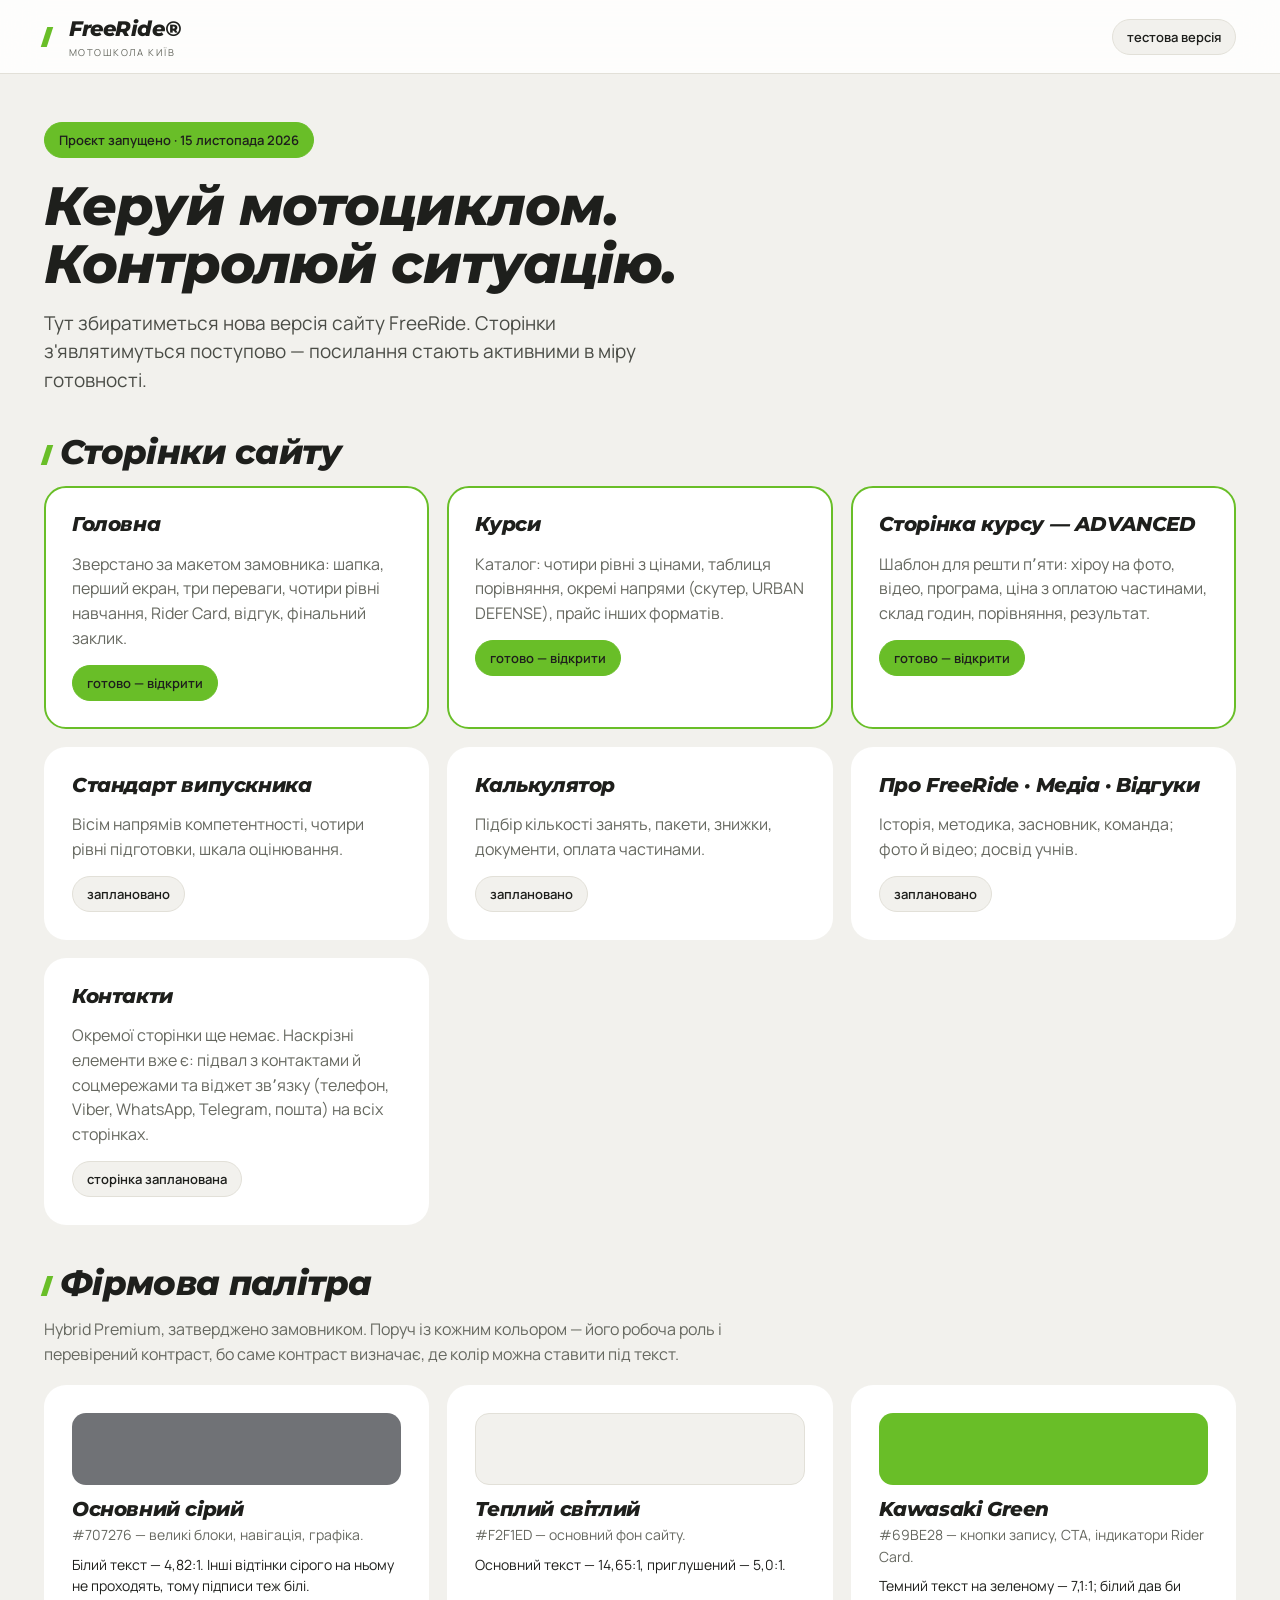
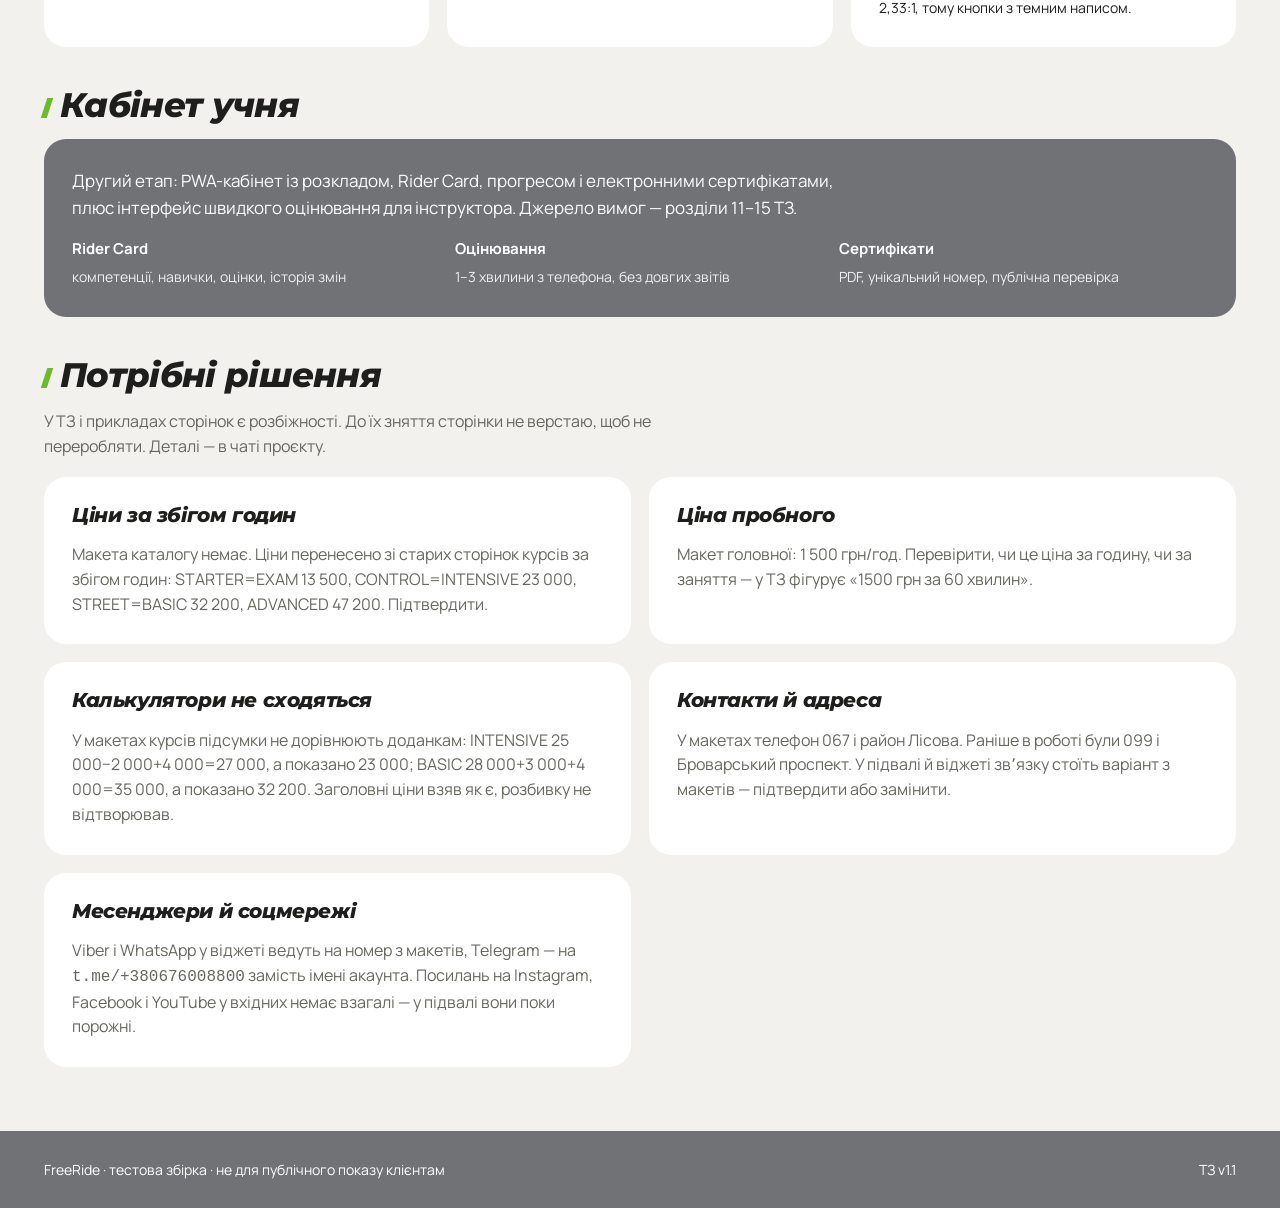
==== docs/index.html @ 8e92b4f9 "Rider Card тепер показано на телефоні, як у макеті Замість пласкої темної картки — пристрій: корпус " ====
<!doctype html>
<html lang="uk">
<head>
<meta charset="utf-8">
<meta name="viewport" content="width=device-width, initial-scale=1">
<meta name="robots" content="noindex, nofollow">
<title>FreeRide — тестова версія сайту</title>
<link rel="preconnect" href="https://fonts.googleapis.com">
<link rel="preconnect" href="https://fonts.gstatic.com" crossorigin>
<link rel="stylesheet" href="https://fonts.googleapis.com/css2?family=Manrope:wght@400;500;600;700;800&family=Montserrat:ital,wght@0,600;0,800;1,700;1,800&display=swap">
<link rel="stylesheet" href="assets/base.css?v=12">
</head>
<body>

<header class="bar">
  <div class="bar-in" style="max-width: 1240px; margin: 0 auto">
    <a class="logo" href="index.html">
      <span class="slash"><i></i><i></i></span>
      <span><b>FreeRide®</b><s>мотошкола київ</s></span>
    </a>
    <span style="flex-grow: 1"></span>
    <span class="pill">тестова версія</span>
  </div>
</header>

<main class="wrap" style="padding-top: 48px; padding-bottom: 64px">

  <p class="pill pill-go" style="margin: 0 0 20px">Проєкт запущено · 15 листопада 2026</p>
  <h1 style="max-width: 16em">Керуй мотоциклом.<br>Контролюй ситуацію.</h1>
  <p style="font-size: 19px; line-height: 1.5; color: var(--ink-2); max-width: 34em; margin: 0 0 40px">
    Тут збиратиметься нова версія сайту FreeRide. Сторінки з'являтимуться поступово —
    посилання стають активними в міру готовності.
  </p>

  <section style="margin-bottom: 40px">
    <h2><span class="slash"><i></i><i></i></span>Сторінки сайту</h2>
    <div class="grid g3">
      <a class="card" href="home.html" style="text-decoration:none; color:inherit; outline:2px solid var(--accent); outline-offset:-2px"><h3>Головна</h3><p class="muted" style="margin:0">Зверстано за макетом замовника: шапка, перший екран, три переваги, чотири рівні навчання, Rider Card, відгук, фінальний заклик.</p><p style="margin:14px 0 0"><span class="pill pill-go">готово — відкрити</span></p></a>
      <a class="card" href="courses.html" style="text-decoration:none; color:inherit; outline:2px solid var(--accent); outline-offset:-2px"><h3>Курси</h3><p class="muted" style="margin:0">Каталог: чотири рівні з цінами, таблиця порівняння, окремі напрями (скутер, URBAN DEFENSE), прайс інших форматів.</p><p style="margin:14px 0 0"><span class="pill pill-go">готово — відкрити</span></p></a>
      <a class="card" href="course-advanced.html" style="text-decoration:none; color:inherit; outline:2px solid var(--accent); outline-offset:-2px"><h3>Сторінка курсу — ADVANCED</h3><p class="muted" style="margin:0">Шаблон для решти пʼяти: хіроу на фото, відео, програма, ціна з оплатою частинами, склад годин, порівняння, результат.</p><p style="margin:14px 0 0"><span class="pill pill-go">готово — відкрити</span></p></a>
      <div class="card"><h3>Стандарт випускника</h3><p class="muted" style="margin:0">Вісім напрямів компетентності, чотири рівні підготовки, шкала оцінювання.</p><p style="margin:14px 0 0"><span class="pill">заплановано</span></p></div>
      <div class="card"><h3>Калькулятор</h3><p class="muted" style="margin:0">Підбір кількості занять, пакети, знижки, документи, оплата частинами.</p><p style="margin:14px 0 0"><span class="pill">заплановано</span></p></div>
      <div class="card"><h3>Про FreeRide · Медіа · Відгуки</h3><p class="muted" style="margin:0">Історія, методика, засновник, команда; фото й відео; досвід учнів.</p><p style="margin:14px 0 0"><span class="pill">заплановано</span></p></div>
      <div class="card"><h3>Контакти</h3><p class="muted" style="margin:0">Окремої сторінки ще немає. Наскрізні елементи вже є: підвал з контактами й соцмережами та віджет звʼязку (телефон, Viber, WhatsApp, Telegram, пошта) на всіх сторінках.</p><p style="margin:14px 0 0"><span class="pill">сторінка запланована</span></p></div>
    </div>
  </section>

  <section style="margin-bottom: 40px">
    <h2><span class="slash"><i></i><i></i></span>Фірмова палітра</h2>
    <p class="muted" style="max-width: 44em; margin: 0 0 18px">
      Hybrid Premium, затверджено замовником. Поруч із кожним кольором — його робоча роль
      і перевірений контраст, бо саме контраст визначає, де колір можна ставити під текст.
    </p>
    <div class="grid g3">
      <div class="card"><div style="height:72px; border-radius:14px; background:#707276; margin-bottom:14px"></div><h3 style="margin-bottom:4px">Основний сірий</h3><p class="muted" style="margin:0 0 8px; font-size:14px">#707276 — великі блоки, навігація, графіка.</p><p style="margin:0; font-size:14px">Білий текст — 4,82:1. Інші відтінки сірого на ньому не проходять, тому підписи теж білі.</p></div>
      <div class="card"><div style="height:72px; border-radius:14px; background:#F2F1ED; border:1px solid var(--line); margin-bottom:14px"></div><h3 style="margin-bottom:4px">Теплий світлий</h3><p class="muted" style="margin:0 0 8px; font-size:14px">#F2F1ED — основний фон сайту.</p><p style="margin:0; font-size:14px">Основний текст — 14,65:1, приглушений — 5,0:1.</p></div>
      <div class="card"><div style="height:72px; border-radius:14px; background:#69BE28; margin-bottom:14px"></div><h3 style="margin-bottom:4px">Kawasaki Green</h3><p class="muted" style="margin:0 0 8px; font-size:14px">#69BE28 — кнопки запису, CTA, індикатори Rider Card.</p><p style="margin:0; font-size:14px">Темний текст на зеленому — 7,1:1; білий дав би 2,33:1, тому кнопки з темним написом.</p></div>
    </div>
  </section>

  <section style="margin-bottom: 40px">
    <h2><span class="slash"><i></i><i></i></span>Кабінет учня</h2>
    <div class="card slab">
      <p style="margin: 0 0 16px; font-size: 17px; line-height: 1.6; max-width: 46em">
        Другий етап: PWA-кабінет із розкладом, Rider Card, прогресом і електронними
        сертифікатами, плюс інтерфейс швидкого оцінювання для інструктора.
        Джерело вимог — розділи 11–15 ТЗ.
      </p>
      <div class="grid g3" style="gap: 14px">
        <div><strong style="display:block; font-size:15px; margin-bottom:4px">Rider Card</strong><span style="font-size:14px; opacity:.88">компетенції, навички, оцінки, історія змін</span></div>
        <div><strong style="display:block; font-size:15px; margin-bottom:4px">Оцінювання</strong><span style="font-size:14px; opacity:.88">1–3 хвилини з телефона, без довгих звітів</span></div>
        <div><strong style="display:block; font-size:15px; margin-bottom:4px">Сертифікати</strong><span style="font-size:14px; opacity:.88">PDF, унікальний номер, публічна перевірка</span></div>
      </div>
    </div>
  </section>

  <section>
    <h2><span class="slash"><i></i><i></i></span>Потрібні рішення</h2>
    <p class="muted" style="max-width: 40em; margin: 0 0 18px">
      У ТЗ і прикладах сторінок є розбіжності. До їх зняття сторінки не верстаю,
      щоб не переробляти. Деталі — в чаті проєкту.
    </p>
    <div class="grid g2">
      <div class="card"><h3>Ціни за збігом годин</h3><p class="muted" style="margin:0">Макета каталогу немає. Ціни перенесено зі старих сторінок курсів за збігом годин: STARTER=EXAM 13 500, CONTROL=INTENSIVE 23 000, STREET=BASIC 32 200, ADVANCED 47 200. Підтвердити.</p></div>
      <div class="card"><h3>Ціна пробного</h3><p class="muted" style="margin:0">Макет головної: 1 500 грн/год. Перевірити, чи це ціна за годину, чи за заняття — у ТЗ фігурує «1500 грн за 60 хвилин».</p></div>
      <div class="card"><h3>Калькулятори не сходяться</h3><p class="muted" style="margin:0">У макетах курсів підсумки не дорівнюють доданкам: INTENSIVE 25 000−2 000+4 000=27 000, а показано 23 000; BASIC 28 000+3 000+4 000=35 000, а показано 32 200. Заголовні ціни взяв як є, розбивку не відтворював.</p></div>
      <div class="card"><h3>Контакти й адреса</h3><p class="muted" style="margin:0">У макетах телефон 067 і район Лісова. Раніше в роботі були 099 і Броварський проспект. У підвалі й віджеті звʼязку стоїть варіант з макетів — підтвердити або замінити.</p></div>
      <div class="card"><h3>Месенджери й соцмережі</h3><p class="muted" style="margin:0">Viber і WhatsApp у віджеті ведуть на номер з макетів, Telegram — на <code>t.me/+380676008800</code> замість імені акаунта. Посилань на Instagram, Facebook і YouTube у вхідних немає взагалі — у підвалі вони поки порожні.</p></div>
    </div>
  </section>

</main>

<footer class="slab">
  <div class="wrap" style="padding-top: 28px; padding-bottom: 28px; display: flex; flex-wrap: wrap; gap: 18px; align-items: center">
    <span style="flex-grow: 1; font-size: 14px">FreeRide · тестова збірка · не для публічного показу клієнтам</span>
    <span style="font-size: 14px">ТЗ v1.1</span>
  </div>
</footer>

</body>
</html>
---- docs/assets/base.css ----
/* FreeRide — базовий шар.
   Палітра Hybrid Premium, затверджена замовником (листопад 2026):
   сірий ССО #707276 · теплий світлий #F2F1ED · Kawasaki Green #69BE28 */

:root {
  /* ── Затверджені фірмові кольори ─────────────────────────── */
  --slate: #707276;           /* основний сірий: великі блоки, графіка */
  --warm:  #F2F1ED;           /* теплий світлий: основний фон сайту */
  --accent: #69BE28;          /* Kawasaki Green: CTA, індикатори Rider Card */

  /* ── Похідні, виведені з контрасту ───────────────────────── */
  /* На Kawasaki Green читається лише темний текст: 7.1:1 проти 2.33:1 у білого */
  --accent-on: #1E1F1C;
  /* Сам зелений як текст на світлому дає 2.07:1 — для написів беремо темнішу зелень */
  --accent-ink: #3D7210;      /* 5.14:1 на теплому фоні */
  --accent-mid: #4F9419;      /* іконки й графіка на світлому: 3,33:1 */

  /* Обʼємна зелена кнопка. Текст #111 тримає 13:1 угорі градієнта
     і 4,5:1 біля самого низу, куди він не дістає */
  --go-grad: linear-gradient(180deg, #A5E96B 0%, #7ACA3C 32%, #63B326 55%, #418D17 100%);
  --go-grad-hover: linear-gradient(180deg, #B4F27B 0%, #85D544 32%, #69BC28 55%, #3B8614 100%);
  --go-edge: #509C20;
  --go-depth: inset 0 1px 0 rgba(255,255,255,.55), 0 8px 20px rgba(65,141,23,.28);
  --go-depth-hover: inset 0 1px 0 rgba(255,255,255,.65), 0 12px 26px rgba(65,141,23,.38);
  --go-pressed: inset 0 2px 6px rgba(26,58,7,.45);
  --accent-soft: #E9F3DD;     /* тло підказок і виділених карток */
  /* На сірому блоці AA витримує лише чистий білий (4.82:1) — приглушених відтінків там немає */
  --on-slate: #FFFFFF;

  --ink:   #1E1F1C;           /* 14.65:1 */
  --ink-2: #4A4C46;           /* 7.6:1  */
  --ink-3: #666860;           /* 5.0:1  — мінімальний приглушений */
  --ground: #FFFFFF;
  --surface: var(--warm);
  --line: #E2E0D8;
  --dark: var(--slate);

  --r-card: 22px;
  --r-pill: 999px;
  --r-btn: 14px;
  --wrap: 1240px;

  /* Знак за макетом замовника: FreeRide®, одна риска */
  --logo-case: none;
  --logo-tracking: -0.02em;
}

* { box-sizing: border-box; }

html { overflow-x: clip; }

body {
  margin: 0; overflow-x: clip; background: var(--surface); color: var(--ink);
  font-family: 'Manrope', system-ui, sans-serif;
  font-size: 16px; line-height: 1.55; -webkit-font-smoothing: antialiased;
}

a { color: var(--accent-ink); }

h1, h2, h3 {
  font-family: 'Montserrat', 'Manrope', sans-serif;
  font-weight: 800; font-style: italic;
  letter-spacing: -0.02em; line-height: 1.06; margin: 0 0 16px;
}
h1 { font-size: clamp(32px, 4.6vw, 54px); }
h2 { font-size: clamp(24px, 3vw, 34px); }
h3 { font-size: 20px; }

.wrap { max-width: var(--wrap); margin: 0 auto; padding: 0 24px; }
.muted { color: var(--ink-3); }
.lede { font-size: 19px; line-height: 1.5; color: var(--ink-2); max-width: 34em; }

/* Фірмовий знак: дві риски в лаймовому бренді, одна в зеленому */
.slash { display: inline-flex; gap: 3px; vertical-align: middle; margin-right: 10px; }
.slash i { display: block; width: 7px; height: 20px; background: var(--accent); transform: skewX(-18deg); }
.slash i:nth-child(2) { display: none; }
.slash i { width: 6px; }

.card { background: var(--ground); border-radius: var(--r-card); padding: 28px; }
.card-soft { background: var(--accent-soft); }

.btn {
  display: inline-flex; align-items: center; justify-content: center; gap: 10px;
  font-family: inherit; font-weight: 700; font-size: 16px;
  padding: 15px 26px; border-radius: var(--r-btn); border: 0;
  text-decoration: none; cursor: pointer;
  transition: transform 120ms cubic-bezier(.2,0,0,1), filter 160ms ease;
}
.btn:active { transform: scale(.975); }
.btn-go {
  background: var(--go-grad);
  color: #111111;
  border: 1px solid var(--go-edge);
  box-shadow: var(--go-depth);
}
.btn-go:hover { color: #111111; }
/* Натиснута кнопка втрачає підсвітку згори й отримує тінь усередині:
   видно, що її продавили, а не просто перефарбували */
.btn-go:active { box-shadow: var(--go-pressed); }
.btn-ghost { background: var(--ground); color: var(--ink); border: 1px solid var(--line); }
.btn-ghost:hover { color: var(--ink); }

a:focus-visible, button:focus-visible { outline: 3px solid var(--accent-ink); outline-offset: 3px; }

.bar {
  position: sticky; top: 0; z-index: 20;
  background: rgba(255,255,255,.84);
  backdrop-filter: blur(18px) saturate(160%);
  -webkit-backdrop-filter: blur(18px) saturate(160%);
  border-bottom: 1px solid var(--line);
}
.bar-in { max-width: var(--wrap); margin: 0 auto; display: flex; flex-wrap: wrap; gap: 18px; align-items: center; padding: 13px 24px; }
.logo { display: flex; align-items: center; gap: 9px; text-decoration: none; color: var(--ink); }
.logo b {
  font-family: 'Montserrat', sans-serif; font-weight: 800; font-style: italic;
  font-size: 21px; text-transform: var(--logo-case); letter-spacing: var(--logo-tracking);
}
.logo s { text-decoration: none; font-size: 9.5px; letter-spacing: .15em; color: var(--ink-3); display: block; text-transform: uppercase; }
.nav { display: flex; flex-wrap: wrap; gap: 22px; flex-grow: 1; }
.nav a { text-decoration: none; color: var(--ink); font-weight: 600; font-size: 15px; }
.nav a:hover { color: var(--accent-ink); }

.grid { display: grid; gap: 18px; }
.g2 { grid-template-columns: repeat(2, minmax(0,1fr)); }
.g3 { grid-template-columns: repeat(3, minmax(0,1fr)); }
.g4 { grid-template-columns: repeat(4, minmax(0,1fr)); }

.pill {
  display: inline-block; background: var(--surface); border: 1px solid var(--line);
  border-radius: var(--r-pill); padding: 7px 14px; font-size: 13px; font-weight: 600;
}
.pill-go { background: var(--accent); border-color: var(--accent); color: var(--accent-on); }

/* Заглушка фото — поки немає власної зйомки */
.ph {
  background: #E4E2DA; border-radius: var(--r-card);
  display: flex; align-items: center; justify-content: center; text-align: center;
  color: var(--ink-3); font-size: 13px; padding: 16px;
}

/* Перемикач бренду — службовий, не частина сайту */
.brandbar {
  position: fixed; right: 16px; bottom: 16px; z-index: 50;
  display: flex; gap: 8px; align-items: center;
  background: rgba(21,24,26,.92); color: #fff; padding: 10px 12px; border-radius: 14px;
  font-size: 13px; backdrop-filter: blur(10px);
}
.brandbar button {
  font-family: inherit; font-size: 13px; font-weight: 700; cursor: pointer;
  padding: 7px 12px; border-radius: 9px; border: 1px solid rgba(255,255,255,.26);
  background: transparent; color: #fff;
}
.brandbar button[aria-pressed="true"] { background: var(--accent); color: var(--accent-on); border-color: var(--accent); }

@media (max-width: 980px) { .g4 { grid-template-columns: repeat(2, minmax(0,1fr)); } }
@media (max-width: 860px) { .g3 { grid-template-columns: repeat(2, minmax(0,1fr)); } }
@media (max-width: 620px) {
  .g2, .g3, .g4 { grid-template-columns: minmax(0,1fr); }
  .wrap { padding: 0 16px; }
  .nav { order: 3; width: 100%; gap: 16px; }
  .nav a { padding: 14px 0; }
}

@media (prefers-reduced-motion: reduce) {
  .btn { transition: none; } .btn:active { transform: none; }
}

/* ── Великі блоки на основному сірому ──────────────────────── */
/* Увесь текст тут білий: інші відтінки сірого на цьому фоні не дають 4.5:1 */
.slab { background: var(--slate); color: var(--on-slate); }
.slab h1, .slab h2, .slab h3 { color: var(--on-slate); }
.slab .muted { color: var(--on-slate); opacity: .88; }
.slab a:not(.btn) { color: var(--on-slate); text-decoration: underline; text-underline-offset: 3px; }
/* Зелений на сірому — 2.06:1, тому як обведення фокуса він там не працює */
.slab a:focus-visible, .slab button:focus-visible { outline-color: var(--on-slate); }

/* ── Поява блоків при скролі ───────────────────────────────── */
/* Ховаємо лише коли JS справді працює: без нього сайт лишається читабельним */
/* Зсув задається змінними, а не самим transform. Інакше правило
   `.js [data-rev].in { transform: none }` (специфічність 0,3,0) перебиває
   ховер-зсуви на кнопках і картках (0,2,0) — і елемент під курсором
   не рухається. Тепер .in лише обнуляє змінні, а оголошення transform
   лишається на 0,2,0 і спокійно поступається ховеру. */
.js [data-rev] {
  opacity: 0;
  transform: translate(var(--rev-x, 0px), var(--rev-y, 0px));
  transition: opacity 620ms cubic-bezier(.2,0,0,1), transform 620ms cubic-bezier(.2,0,0,1);
  will-change: opacity, transform;
}
.js [data-rev="left"]  { --rev-x: -48px; }
.js [data-rev="right"] { --rev-x: 48px; }
.js [data-rev="up"]    { --rev-y: 34px; }
.js [data-rev].in      { opacity: 1; --rev-x: 0px; --rev-y: 0px; }

/* На вузьких екранах бічний виїзд завеликий — замінюємо на підйом */
@media (max-width: 760px) {
  .js [data-rev="left"], .js [data-rev="right"] { --rev-x: 0px; --rev-y: 26px; }
}

@media (prefers-reduced-motion: reduce) {
  .js [data-rev] { opacity: 1 !important; transform: none !important; transition: none !important; }
}

/* ── Відгук на курсор ──────────────────────────────────────── */
/* Лише для справжнього вказівника: на тачскріні :hover залипає після
   тапу — елемент лишається «піднятим», доки не торкнешся іншого */
@media (hover: hover) and (pointer: fine) {

  .btn {
    transition: transform 170ms cubic-bezier(.2,0,0,1),
                box-shadow 170ms cubic-bezier(.2,0,0,1),
                border-color 170ms ease;
  }
  .btn:hover { transform: translateY(-2px); }
  .btn-go:hover {
    background: var(--go-grad-hover);
    box-shadow: var(--go-depth-hover);
  }
  .btn-ghost:hover { box-shadow: 0 10px 22px rgba(30,31,28,.12); border-color: #CFCDC5; }
  /* Натискання повертає елемент під палець — інакше кнопка «тікає» */
  .btn:active { transform: translateY(0) scale(.985); box-shadow: none; }
  .btn-go:active { box-shadow: var(--go-pressed); }

  a.card {
    transition: transform 190ms cubic-bezier(.2,0,0,1),
                box-shadow 190ms cubic-bezier(.2,0,0,1);
  }
  a.card:hover { transform: translateY(-3px); box-shadow: 0 14px 30px rgba(30,31,28,.11); }
  a.card:active { transform: translateY(-1px); }

  .nav a, .lang a {
    display: inline-block;
    transition: transform 150ms cubic-bezier(.2,0,0,1), color 150ms ease;
  }
  .nav a:hover, .lang a:hover { transform: translateY(-2px); }

  .logo { transition: transform 190ms cubic-bezier(.2,0,0,1); }
  .logo:hover { transform: translateX(3px); }

  /* З клавіатури сигнал має бути той самий, що й мишею */
  .btn:focus-visible { transform: translateY(-2px); }
  a.card:focus-visible { transform: translateY(-3px); }
}

@media (prefers-reduced-motion: reduce) {
  .btn, a.card, .nav a, .lang a, .logo { transition: none; }
  .btn:hover, a.card:hover, .nav a:hover, .lang a:hover, .logo:hover,
  .btn:focus-visible, a.card:focus-visible { transform: none; }
}

/* ── Віджет звʼязку ────────────────────────────────────────── */
/* Мета — один клік до менеджера з будь-якого місця сторінки.
   На широкому екрані вертикальна рейка біля правого краю,
   на вузькому — одна кнопка внизу праворуч, що розкриває список. */
.callme {
  position: fixed; z-index: 40; right: 14px; top: 50%; transform: translateY(-50%);
  display: flex; flex-direction: column-reverse; align-items: flex-end; gap: 10px;
}
.callme-list { display: flex; flex-direction: column; gap: 10px; }
.callme-list a, .callme-toggle {
  width: 46px; height: 46px; border-radius: 50%; flex: none;
  display: grid; place-items: center; position: relative;
  background: var(--ground); color: var(--ink);
  border: 1px solid var(--line); box-shadow: 0 6px 18px rgba(30,31,28,.15);
  text-decoration: none; cursor: pointer; padding: 0;
}
/* Перша кнопка — телефон — зелена: головна дія рейки */
.callme-list a:first-child, .callme-toggle {
  background: var(--go-grad); border-color: var(--go-edge);
  color: #111111; box-shadow: var(--go-depth);
}
.callme-list a span {
  position: absolute; right: 56px; top: 50%;
  transform: translateY(-50%) translateX(6px);
  background: var(--ink); color: #FFFFFF; font-size: 13px; font-weight: 600;
  padding: 7px 11px; border-radius: 9px; white-space: nowrap;
  opacity: 0; pointer-events: none;
  transition: opacity 160ms ease, transform 160ms cubic-bezier(.2,0,0,1);
}
.callme-toggle { display: none; }

@media (hover: hover) and (pointer: fine) {
  .callme-list a {
    transition: transform 170ms cubic-bezier(.2,0,0,1), box-shadow 170ms ease;
  }
  .callme-list a:hover { transform: translateX(-3px); box-shadow: 0 10px 24px rgba(30,31,28,.2); }
  .callme-list a:hover span { opacity: 1; transform: translateY(-50%) translateX(0); }
}
.callme-list a:focus-visible span { opacity: 1; transform: translateY(-50%) translateX(0); }

/* Розгорнута рейка потребує 1380px: вузький .wrap 1240 плюс по 70 з боків.
   Вужче — згортаємо в кнопку внизу праворуч, інакше лягає на текст */
@media (max-width: 1379px) {
  .callme { top: auto; bottom: 16px; right: 16px; transform: none; }
  .js .callme-toggle { display: grid; }
  .js .callme-list {
    opacity: 0; visibility: hidden; transform: translateY(10px);
    /* visibility їде тією ж тривалістю, що й прозорість: поки список
       згасає, він лишається видимим, а в кінці зникає з Tab-порядку */
    transition: opacity 200ms ease, transform 200ms cubic-bezier(.2,0,0,1),
                visibility 200ms;
  }
  .js .callme.open .callme-list {
    opacity: 1; visibility: visible; transform: none;
  }
  .callme.open .callme-toggle i:nth-child(1) { transform: rotate(45deg); }
  .callme.open .callme-toggle i:nth-child(2) { transform: rotate(-45deg); }
}
@media (prefers-reduced-motion: reduce) {
  .callme-list a, .callme-list a span, .js .callme-list { transition: none; }
}

/* ── Підвал сайту ──────────────────────────────────────────── */
/* Усі написи чисто білі: на сірому #707276 білий дає 4,82:1, і будь-яке
   приглушення одразу виводить дрібний текст за межу AA. Ієрархію тут
   тримають розмір і накреслення, а не прозорість. */
.sfoot-in {
  display: grid; grid-template-columns: 1.6fr 1fr 1.25fr 1fr;
  gap: 34px; padding: 48px 24px 34px;
}
.sfoot .logo { color: var(--on-slate); }
.sfoot .logo s { color: var(--on-slate); }
.sfoot-brand p { font-size: 14.5px; line-height: 1.5; margin: 16px 0 0; max-width: 24em; }
.sfoot-motto {
  font-family: 'Montserrat', sans-serif; font-weight: 800; font-style: italic;
  font-size: 16.5px; letter-spacing: -0.01em;
}
.sfoot-col h3 {
  font-size: 12.5px; font-weight: 700; letter-spacing: .09em; text-transform: uppercase;
  margin: 0 0 15px;
}
.sfoot-col a, .sfoot-col span { display: block; font-size: 15px; line-height: 1.45; margin-bottom: 11px; }
.sfoot-col a:not(.btn) { text-decoration: none; }
.sfoot-col a:not(.btn):hover { text-decoration: underline; }
.sfoot-tel {
  font-family: 'Montserrat', sans-serif; font-weight: 800; font-style: italic;
  font-size: 19px !important; letter-spacing: -0.01em;
}
.sfoot-soc { display: flex; flex-wrap: wrap; gap: 10px; margin-bottom: 18px; }
.sfoot-soc a {
  width: 40px; height: 40px; margin: 0; border-radius: 12px;
  display: grid; place-items: center; text-decoration: none;
  border: 1px solid rgba(255,255,255,.34);
}
.sfoot-soc a:hover { background: var(--on-slate); color: var(--slate); text-decoration: none; }
.sfoot-bottom {
  display: flex; flex-wrap: wrap; gap: 8px 22px; align-items: center;
  padding: 16px 24px 28px; font-size: 13.5px;
  border-top: 1px solid rgba(255,255,255,.22);
}
.sfoot-bottom span:first-child { flex-grow: 1; }
.sfoot-note { font-style: italic; }

@media (hover: hover) and (pointer: fine) {
  .sfoot-soc a { transition: transform 170ms cubic-bezier(.2,0,0,1), background 170ms ease, color 170ms ease; }
  .sfoot-soc a:hover { transform: translateY(-2px); }
}
@media (max-width: 980px) { .sfoot-in { grid-template-columns: 1fr 1fr; gap: 30px 24px; } }
@media (max-width: 560px) { .sfoot-in { grid-template-columns: 1fr; gap: 26px; } }
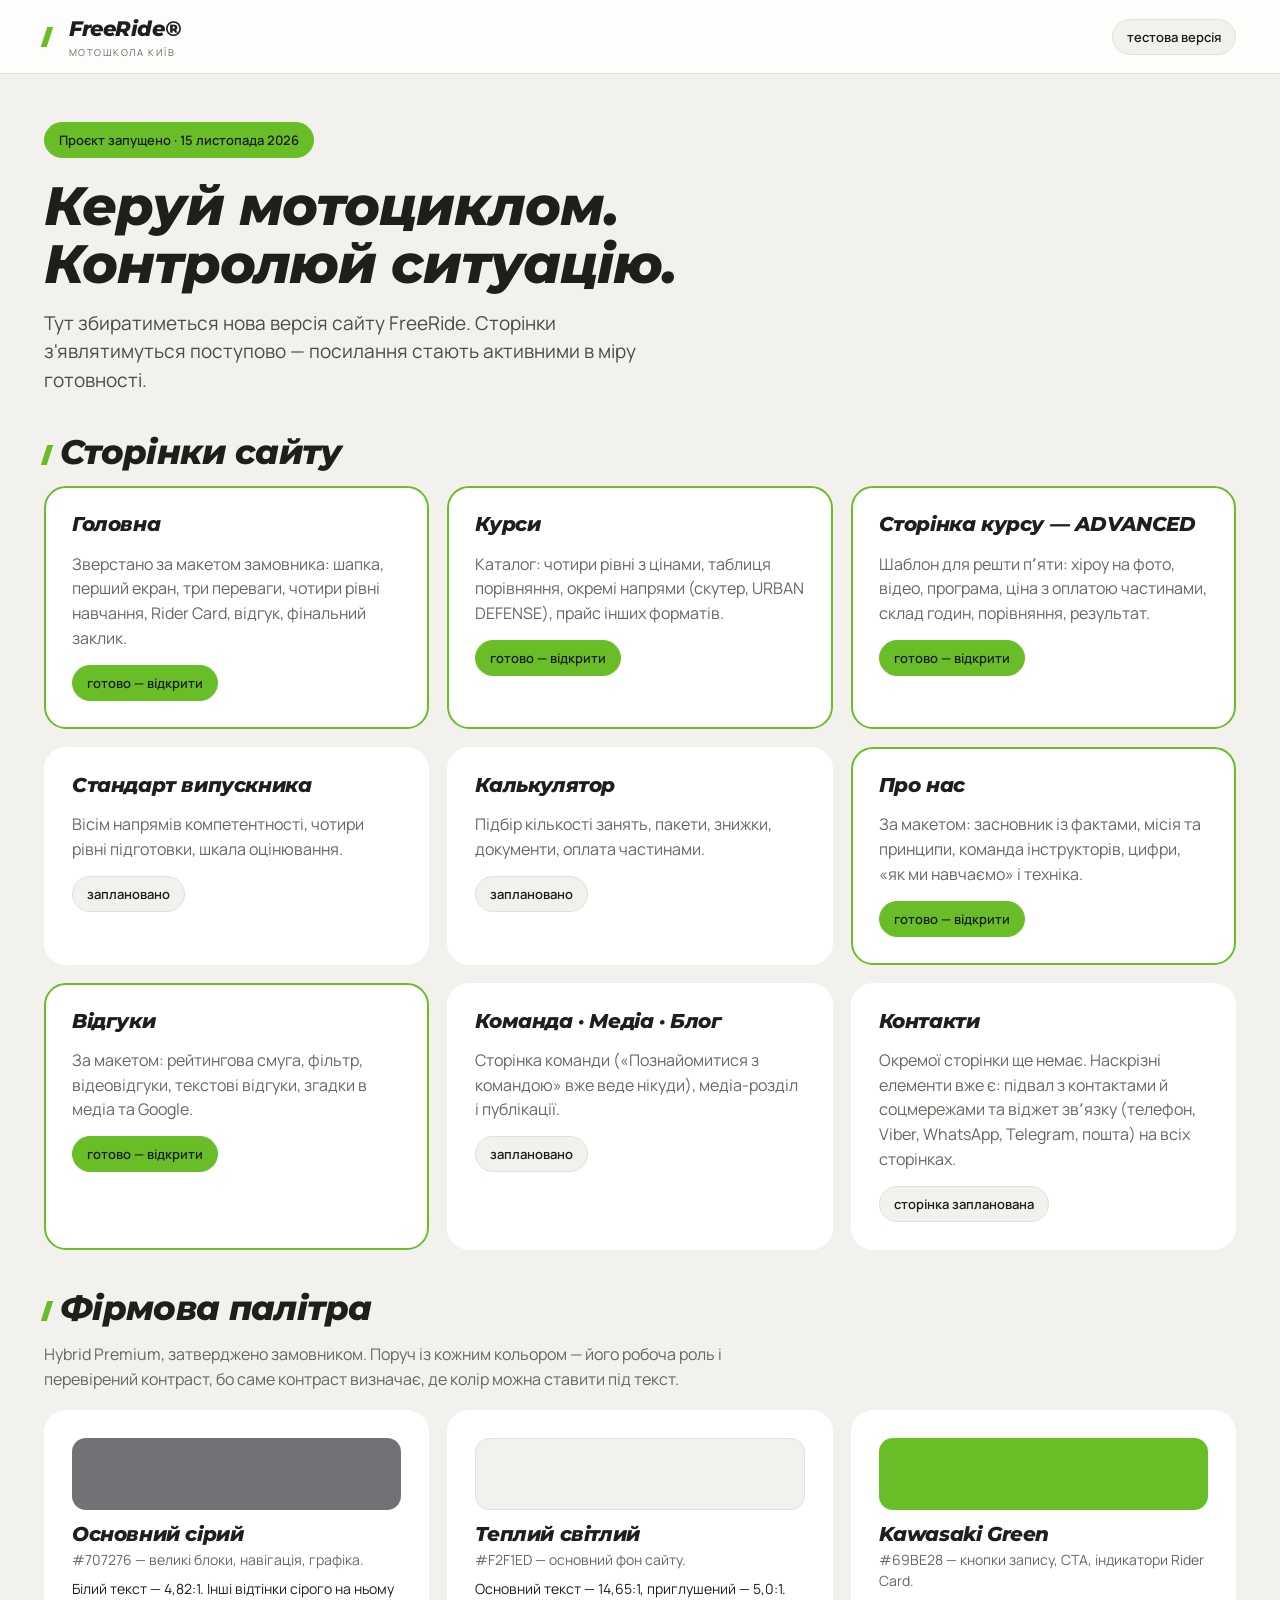
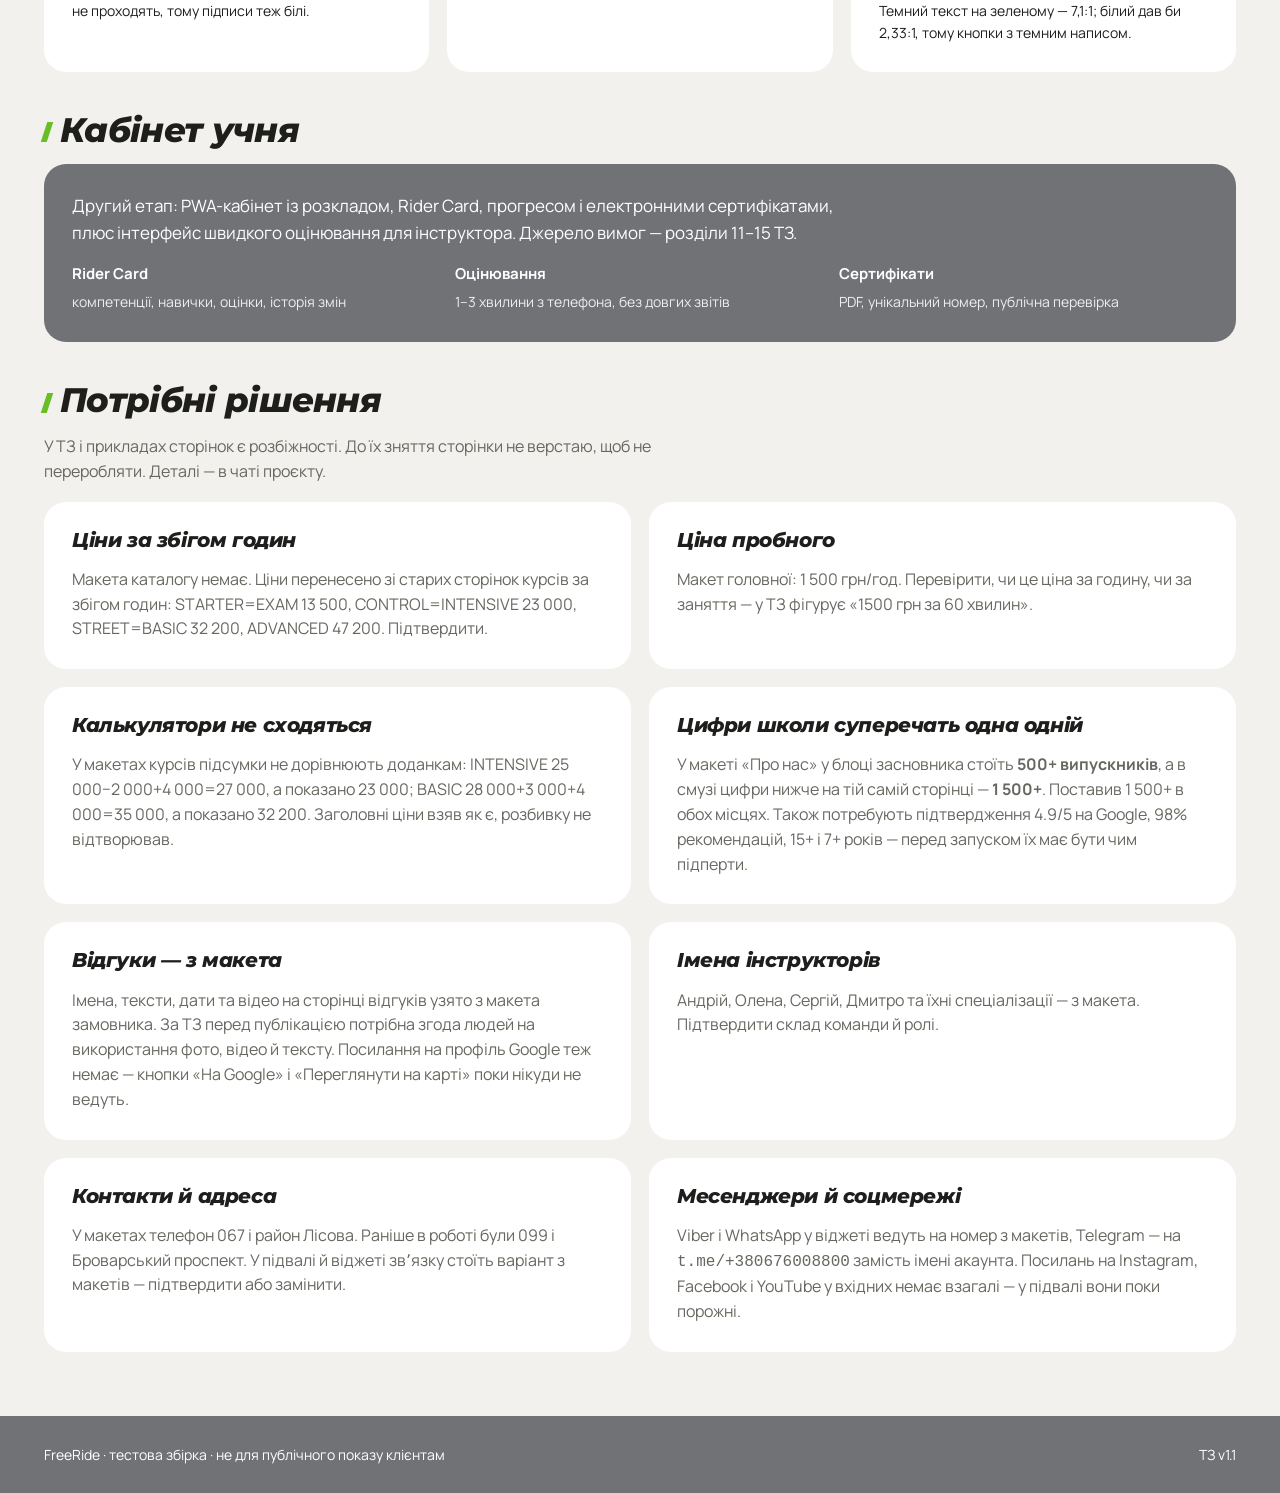
==== commit ae57e8e1: "Сторінки «Про нас» і «Відгуки» за макетами 10 і 11 Про нас: шапка на фото, засновник із чотирма факт" ====
--- a/docs/index.html
+++ b/docs/index.html
@@ -8,7 +8,7 @@
 <link rel="preconnect" href="https://fonts.googleapis.com">
 <link rel="preconnect" href="https://fonts.gstatic.com" crossorigin>
 <link rel="stylesheet" href="https://fonts.googleapis.com/css2?family=Manrope:wght@400;500;600;700;800&family=Montserrat:ital,wght@0,600;0,800;1,700;1,800&display=swap">
-<link rel="stylesheet" href="assets/base.css?v=12">
+<link rel="stylesheet" href="assets/base.css?v=13">
 </head>
 <body>
 
@@ -40,7 +40,9 @@
       <a class="card" href="course-advanced.html" style="text-decoration:none; color:inherit; outline:2px solid var(--accent); outline-offset:-2px"><h3>Сторінка курсу — ADVANCED</h3><p class="muted" style="margin:0">Шаблон для решти пʼяти: хіроу на фото, відео, програма, ціна з оплатою частинами, склад годин, порівняння, результат.</p><p style="margin:14px 0 0"><span class="pill pill-go">готово — відкрити</span></p></a>
       <div class="card"><h3>Стандарт випускника</h3><p class="muted" style="margin:0">Вісім напрямів компетентності, чотири рівні підготовки, шкала оцінювання.</p><p style="margin:14px 0 0"><span class="pill">заплановано</span></p></div>
       <div class="card"><h3>Калькулятор</h3><p class="muted" style="margin:0">Підбір кількості занять, пакети, знижки, документи, оплата частинами.</p><p style="margin:14px 0 0"><span class="pill">заплановано</span></p></div>
-      <div class="card"><h3>Про FreeRide · Медіа · Відгуки</h3><p class="muted" style="margin:0">Історія, методика, засновник, команда; фото й відео; досвід учнів.</p><p style="margin:14px 0 0"><span class="pill">заплановано</span></p></div>
+      <a class="card" href="about.html" style="text-decoration:none; color:inherit; outline:2px solid var(--accent); outline-offset:-2px"><h3>Про нас</h3><p class="muted" style="margin:0">За макетом: засновник із фактами, місія та принципи, команда інструкторів, цифри, «як ми навчаємо» і техніка.</p><p style="margin:14px 0 0"><span class="pill pill-go">готово — відкрити</span></p></a>
+      <a class="card" href="reviews.html" style="text-decoration:none; color:inherit; outline:2px solid var(--accent); outline-offset:-2px"><h3>Відгуки</h3><p class="muted" style="margin:0">За макетом: рейтингова смуга, фільтр, відеовідгуки, текстові відгуки, згадки в медіа та Google.</p><p style="margin:14px 0 0"><span class="pill pill-go">готово — відкрити</span></p></a>
+      <div class="card"><h3>Команда · Медіа · Блог</h3><p class="muted" style="margin:0">Сторінка команди («Познайомитися з командою» вже веде нікуди), медіа-розділ і публікації.</p><p style="margin:14px 0 0"><span class="pill">заплановано</span></p></div>
       <div class="card"><h3>Контакти</h3><p class="muted" style="margin:0">Окремої сторінки ще немає. Наскрізні елементи вже є: підвал з контактами й соцмережами та віджет звʼязку (телефон, Viber, WhatsApp, Telegram, пошта) на всіх сторінках.</p><p style="margin:14px 0 0"><span class="pill">сторінка запланована</span></p></div>
     </div>
   </section>
@@ -84,6 +86,9 @@
       <div class="card"><h3>Ціни за збігом годин</h3><p class="muted" style="margin:0">Макета каталогу немає. Ціни перенесено зі старих сторінок курсів за збігом годин: STARTER=EXAM 13 500, CONTROL=INTENSIVE 23 000, STREET=BASIC 32 200, ADVANCED 47 200. Підтвердити.</p></div>
       <div class="card"><h3>Ціна пробного</h3><p class="muted" style="margin:0">Макет головної: 1 500 грн/год. Перевірити, чи це ціна за годину, чи за заняття — у ТЗ фігурує «1500 грн за 60 хвилин».</p></div>
       <div class="card"><h3>Калькулятори не сходяться</h3><p class="muted" style="margin:0">У макетах курсів підсумки не дорівнюють доданкам: INTENSIVE 25 000−2 000+4 000=27 000, а показано 23 000; BASIC 28 000+3 000+4 000=35 000, а показано 32 200. Заголовні ціни взяв як є, розбивку не відтворював.</p></div>
+      <div class="card"><h3>Цифри школи суперечать одна одній</h3><p class="muted" style="margin:0">У макеті «Про нас» у блоці засновника стоїть <b>500+ випускників</b>, а в смузі цифри нижче на тій самій сторінці — <b>1 500+</b>. Поставив 1 500+ в обох місцях. Також потребують підтвердження 4.9/5 на Google, 98% рекомендацій, 15+ і 7+ років — перед запуском їх має бути чим підперти.</p></div>
+      <div class="card"><h3>Відгуки — з макета</h3><p class="muted" style="margin:0">Імена, тексти, дати та відео на сторінці відгуків узято з макета замовника. За ТЗ перед публікацією потрібна згода людей на використання фото, відео й тексту. Посилання на профіль Google теж немає — кнопки «На Google» і «Переглянути на карті» поки нікуди не ведуть.</p></div>
+      <div class="card"><h3>Імена інструкторів</h3><p class="muted" style="margin:0">Андрій, Олена, Сергій, Дмитро та їхні спеціалізації — з макета. Підтвердити склад команди й ролі.</p></div>
       <div class="card"><h3>Контакти й адреса</h3><p class="muted" style="margin:0">У макетах телефон 067 і район Лісова. Раніше в роботі були 099 і Броварський проспект. У підвалі й віджеті звʼязку стоїть варіант з макетів — підтвердити або замінити.</p></div>
       <div class="card"><h3>Месенджери й соцмережі</h3><p class="muted" style="margin:0">Viber і WhatsApp у віджеті ведуть на номер з макетів, Telegram — на <code>t.me/+380676008800</code> замість імені акаунта. Посилань на Instagram, Facebook і YouTube у вхідних немає взагалі — у підвалі вони поки порожні.</p></div>
     </div>
--- a/docs/assets/base.css
+++ b/docs/assets/base.css
@@ -248,6 +248,27 @@
   .btn:focus-visible, a.card:focus-visible { transform: none; }
 }
 
+/* ── Хлібні крихти й шапка внутрішньої сторінки ────────────── */
+.crumbs { font-size: 14px; color: var(--ink-3); margin-bottom: 14px; }
+.crumbs a { color: var(--ink-3); text-decoration: none; }
+.crumbs a:hover { color: var(--accent-ink); }
+.crumbs span { margin: 0 8px; opacity: .6; }
+
+/* Шапка сторінки на фото — та сама механіка, що й хіроу головної
+   (.hero-media + .hero-veil із home.css), тільки нижча і без кнопок. */
+.hero-page { margin-bottom: 34px; }
+.hero-page .hero-in { padding: 26px 24px 44px; min-height: 290px;
+  display: flex; flex-direction: column; justify-content: center; }
+/* підпис-заглушку відсуваємо в правий нижній кут, щоб не лізла в заголовок */
+.hero-page .hero-media { align-items: flex-end; justify-content: flex-end; padding: 14px 20px; }
+.hero-page h1 { font-size: clamp(32px, 4.6vw, 54px); max-width: 14em; }
+.hero-page .lede { margin: 0; }
+/* на вузькому екрані завіса вертикальна (home.css), тож лишаємо знизу
+   смугу фото — інакше підпис-заглушка лягає на текст */
+@media (max-width: 760px) {
+  .hero-page .hero-in { min-height: 0; padding-bottom: 104px; }
+}
+
 /* ── Віджет звʼязку ────────────────────────────────────────── */
 /* Мета — один клік до менеджера з будь-якого місця сторінки.
    На широкому екрані вертикальна рейка біля правого краю,
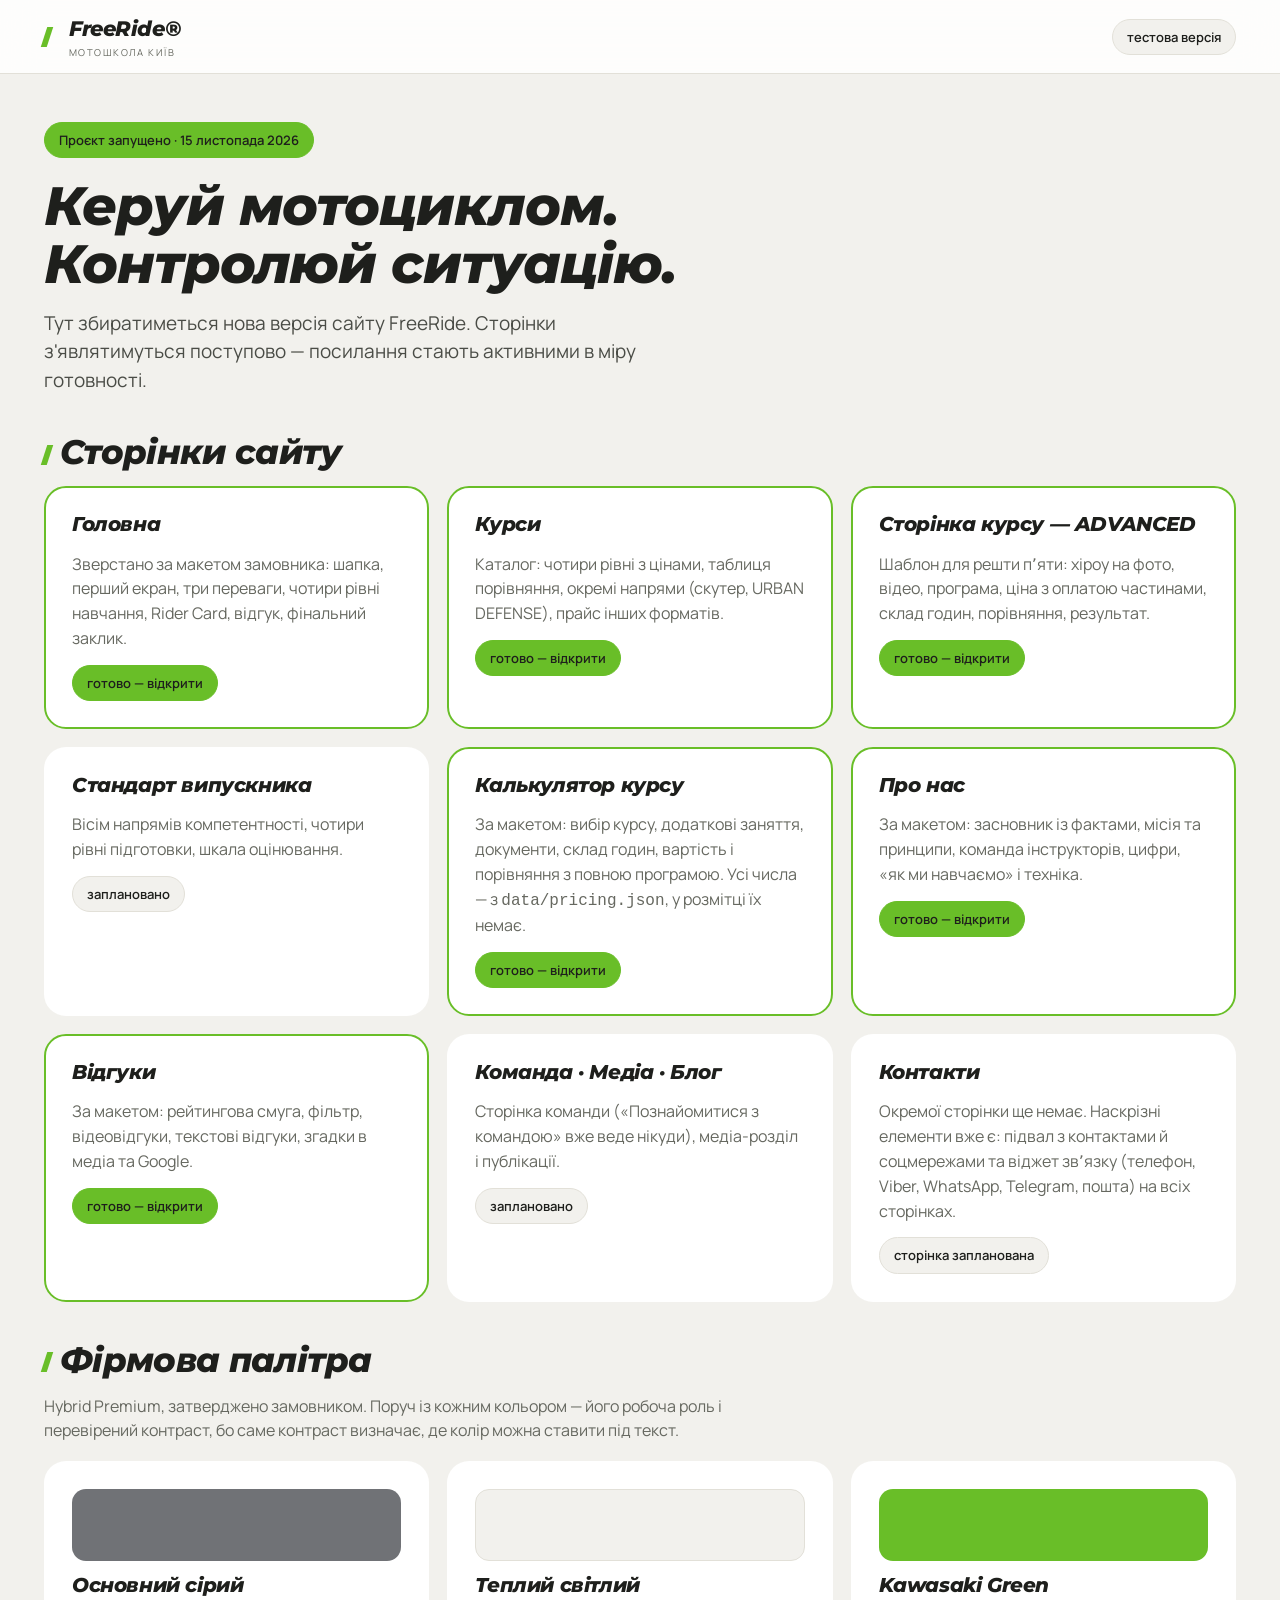
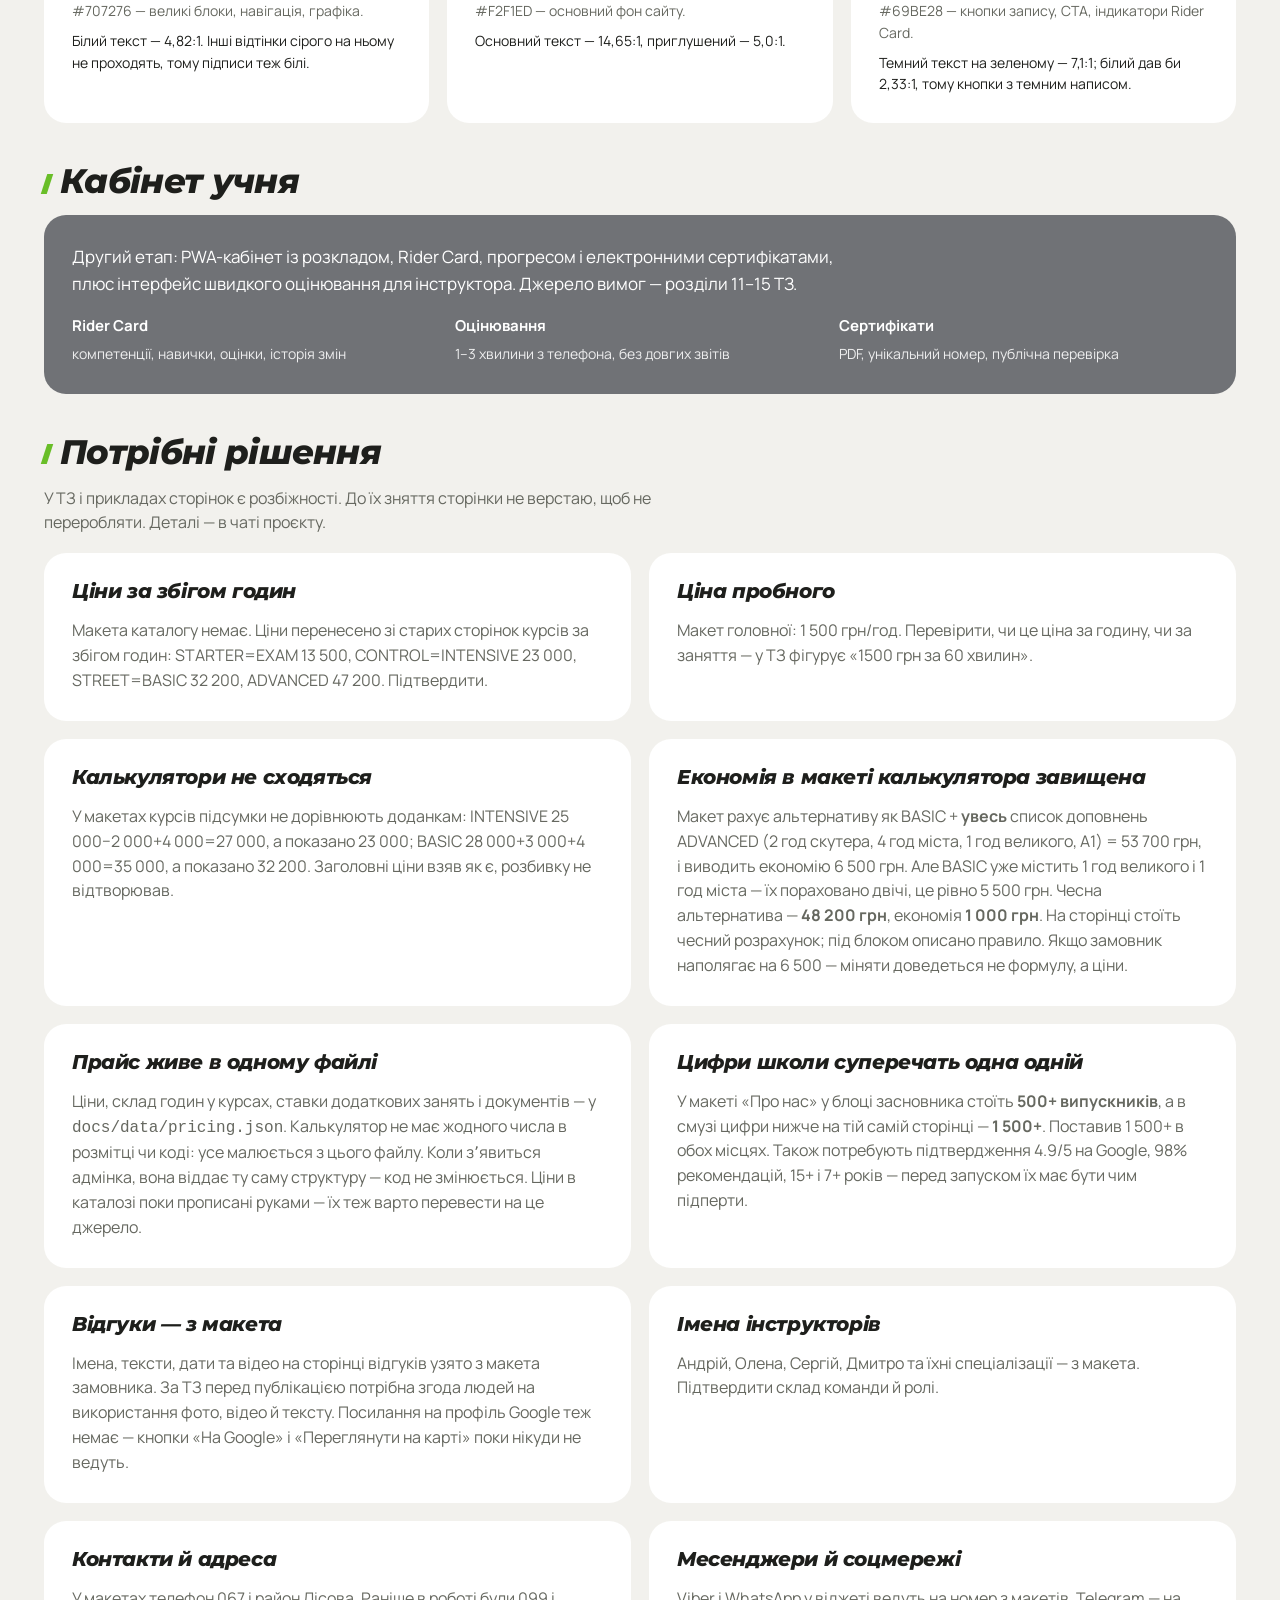
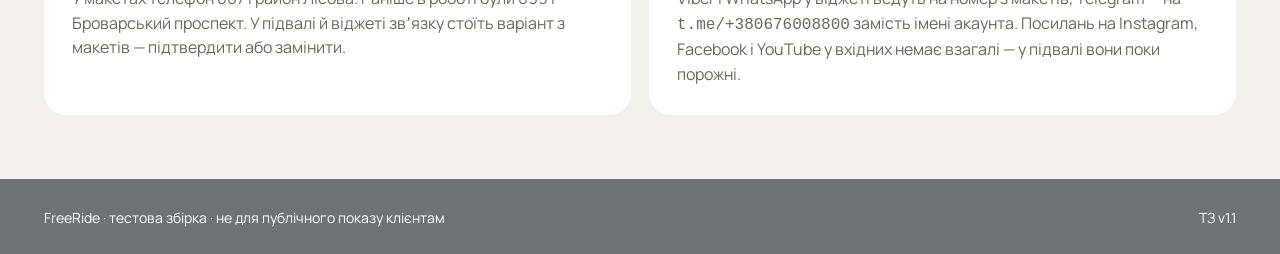
==== commit 76453d14: "Калькулятор курсу: прайс винесено у data/pricing.json Сторінка за макетом 13: вибір курсу, лічильник" ====
--- a/docs/index.html
+++ b/docs/index.html
@@ -8,7 +8,7 @@
 <link rel="preconnect" href="https://fonts.googleapis.com">
 <link rel="preconnect" href="https://fonts.gstatic.com" crossorigin>
 <link rel="stylesheet" href="https://fonts.googleapis.com/css2?family=Manrope:wght@400;500;600;700;800&family=Montserrat:ital,wght@0,600;0,800;1,700;1,800&display=swap">
-<link rel="stylesheet" href="assets/base.css?v=13">
+<link rel="stylesheet" href="assets/base.css?v=16">
 </head>
 <body>
 
@@ -39,7 +39,7 @@
       <a class="card" href="courses.html" style="text-decoration:none; color:inherit; outline:2px solid var(--accent); outline-offset:-2px"><h3>Курси</h3><p class="muted" style="margin:0">Каталог: чотири рівні з цінами, таблиця порівняння, окремі напрями (скутер, URBAN DEFENSE), прайс інших форматів.</p><p style="margin:14px 0 0"><span class="pill pill-go">готово — відкрити</span></p></a>
       <a class="card" href="course-advanced.html" style="text-decoration:none; color:inherit; outline:2px solid var(--accent); outline-offset:-2px"><h3>Сторінка курсу — ADVANCED</h3><p class="muted" style="margin:0">Шаблон для решти пʼяти: хіроу на фото, відео, програма, ціна з оплатою частинами, склад годин, порівняння, результат.</p><p style="margin:14px 0 0"><span class="pill pill-go">готово — відкрити</span></p></a>
       <div class="card"><h3>Стандарт випускника</h3><p class="muted" style="margin:0">Вісім напрямів компетентності, чотири рівні підготовки, шкала оцінювання.</p><p style="margin:14px 0 0"><span class="pill">заплановано</span></p></div>
-      <div class="card"><h3>Калькулятор</h3><p class="muted" style="margin:0">Підбір кількості занять, пакети, знижки, документи, оплата частинами.</p><p style="margin:14px 0 0"><span class="pill">заплановано</span></p></div>
+      <a class="card" href="calculator.html" style="text-decoration:none; color:inherit; outline:2px solid var(--accent); outline-offset:-2px"><h3>Калькулятор курсу</h3><p class="muted" style="margin:0">За макетом: вибір курсу, додаткові заняття, документи, склад годин, вартість і порівняння з повною програмою. Усі числа — з <code>data/pricing.json</code>, у розмітці їх немає.</p><p style="margin:14px 0 0"><span class="pill pill-go">готово — відкрити</span></p></a>
       <a class="card" href="about.html" style="text-decoration:none; color:inherit; outline:2px solid var(--accent); outline-offset:-2px"><h3>Про нас</h3><p class="muted" style="margin:0">За макетом: засновник із фактами, місія та принципи, команда інструкторів, цифри, «як ми навчаємо» і техніка.</p><p style="margin:14px 0 0"><span class="pill pill-go">готово — відкрити</span></p></a>
       <a class="card" href="reviews.html" style="text-decoration:none; color:inherit; outline:2px solid var(--accent); outline-offset:-2px"><h3>Відгуки</h3><p class="muted" style="margin:0">За макетом: рейтингова смуга, фільтр, відеовідгуки, текстові відгуки, згадки в медіа та Google.</p><p style="margin:14px 0 0"><span class="pill pill-go">готово — відкрити</span></p></a>
       <div class="card"><h3>Команда · Медіа · Блог</h3><p class="muted" style="margin:0">Сторінка команди («Познайомитися з командою» вже веде нікуди), медіа-розділ і публікації.</p><p style="margin:14px 0 0"><span class="pill">заплановано</span></p></div>
@@ -86,6 +86,8 @@
       <div class="card"><h3>Ціни за збігом годин</h3><p class="muted" style="margin:0">Макета каталогу немає. Ціни перенесено зі старих сторінок курсів за збігом годин: STARTER=EXAM 13 500, CONTROL=INTENSIVE 23 000, STREET=BASIC 32 200, ADVANCED 47 200. Підтвердити.</p></div>
       <div class="card"><h3>Ціна пробного</h3><p class="muted" style="margin:0">Макет головної: 1 500 грн/год. Перевірити, чи це ціна за годину, чи за заняття — у ТЗ фігурує «1500 грн за 60 хвилин».</p></div>
       <div class="card"><h3>Калькулятори не сходяться</h3><p class="muted" style="margin:0">У макетах курсів підсумки не дорівнюють доданкам: INTENSIVE 25 000−2 000+4 000=27 000, а показано 23 000; BASIC 28 000+3 000+4 000=35 000, а показано 32 200. Заголовні ціни взяв як є, розбивку не відтворював.</p></div>
+      <div class="card"><h3>Економія в макеті калькулятора завищена</h3><p class="muted" style="margin:0">Макет рахує альтернативу як BASIC + <b>увесь</b> список доповнень ADVANCED (2 год скутера, 4 год міста, 1 год великого, А1) = 53 700 грн, і виводить економію 6 500 грн. Але BASIC уже містить 1 год великого і 1 год міста — їх пораховано двічі, це рівно 5 500 грн. Чесна альтернатива — <b>48 200 грн</b>, економія <b>1 000 грн</b>. На сторінці стоїть чесний розрахунок; під блоком описано правило. Якщо замовник наполягає на 6 500 — міняти доведеться не формулу, а ціни.</p></div>
+      <div class="card"><h3>Прайс живе в одному файлі</h3><p class="muted" style="margin:0">Ціни, склад годин у курсах, ставки додаткових занять і документів — у <code>docs/data/pricing.json</code>. Калькулятор не має жодного числа в розмітці чи коді: усе малюється з цього файлу. Коли зʼявиться адмінка, вона віддає ту саму структуру — код не змінюється. Ціни в каталозі поки прописані руками — їх теж варто перевести на це джерело.</p></div>
       <div class="card"><h3>Цифри школи суперечать одна одній</h3><p class="muted" style="margin:0">У макеті «Про нас» у блоці засновника стоїть <b>500+ випускників</b>, а в смузі цифри нижче на тій самій сторінці — <b>1 500+</b>. Поставив 1 500+ в обох місцях. Також потребують підтвердження 4.9/5 на Google, 98% рекомендацій, 15+ і 7+ років — перед запуском їх має бути чим підперти.</p></div>
       <div class="card"><h3>Відгуки — з макета</h3><p class="muted" style="margin:0">Імена, тексти, дати та відео на сторінці відгуків узято з макета замовника. За ТЗ перед публікацією потрібна згода людей на використання фото, відео й тексту. Посилання на профіль Google теж немає — кнопки «На Google» і «Переглянути на карті» поки нікуди не ведуть.</p></div>
       <div class="card"><h3>Імена інструкторів</h3><p class="muted" style="margin:0">Андрій, Олена, Сергій, Дмитро та їхні спеціалізації — з макета. Підтвердити склад команди й ролі.</p></div>
--- a/docs/assets/base.css
+++ b/docs/assets/base.css
@@ -247,6 +247,11 @@
   .btn:hover, a.card:hover, .nav a:hover, .lang a:hover, .logo:hover,
   .btn:focus-visible, a.card:focus-visible { transform: none; }
 }
+
+/* Атрибут hidden ховає лише через display:none з UA-стилів, тож будь-який
+   клас із власним display його перебиває. Ця страховка потрібна скрізь,
+   де hidden ставиться з JS: фільтр відгуків, плашки калькулятора. */
+[hidden] { display: none !important; }
 
 /* ── Хлібні крихти й шапка внутрішньої сторінки ────────────── */
 .crumbs { font-size: 14px; color: var(--ink-3); margin-bottom: 14px; }
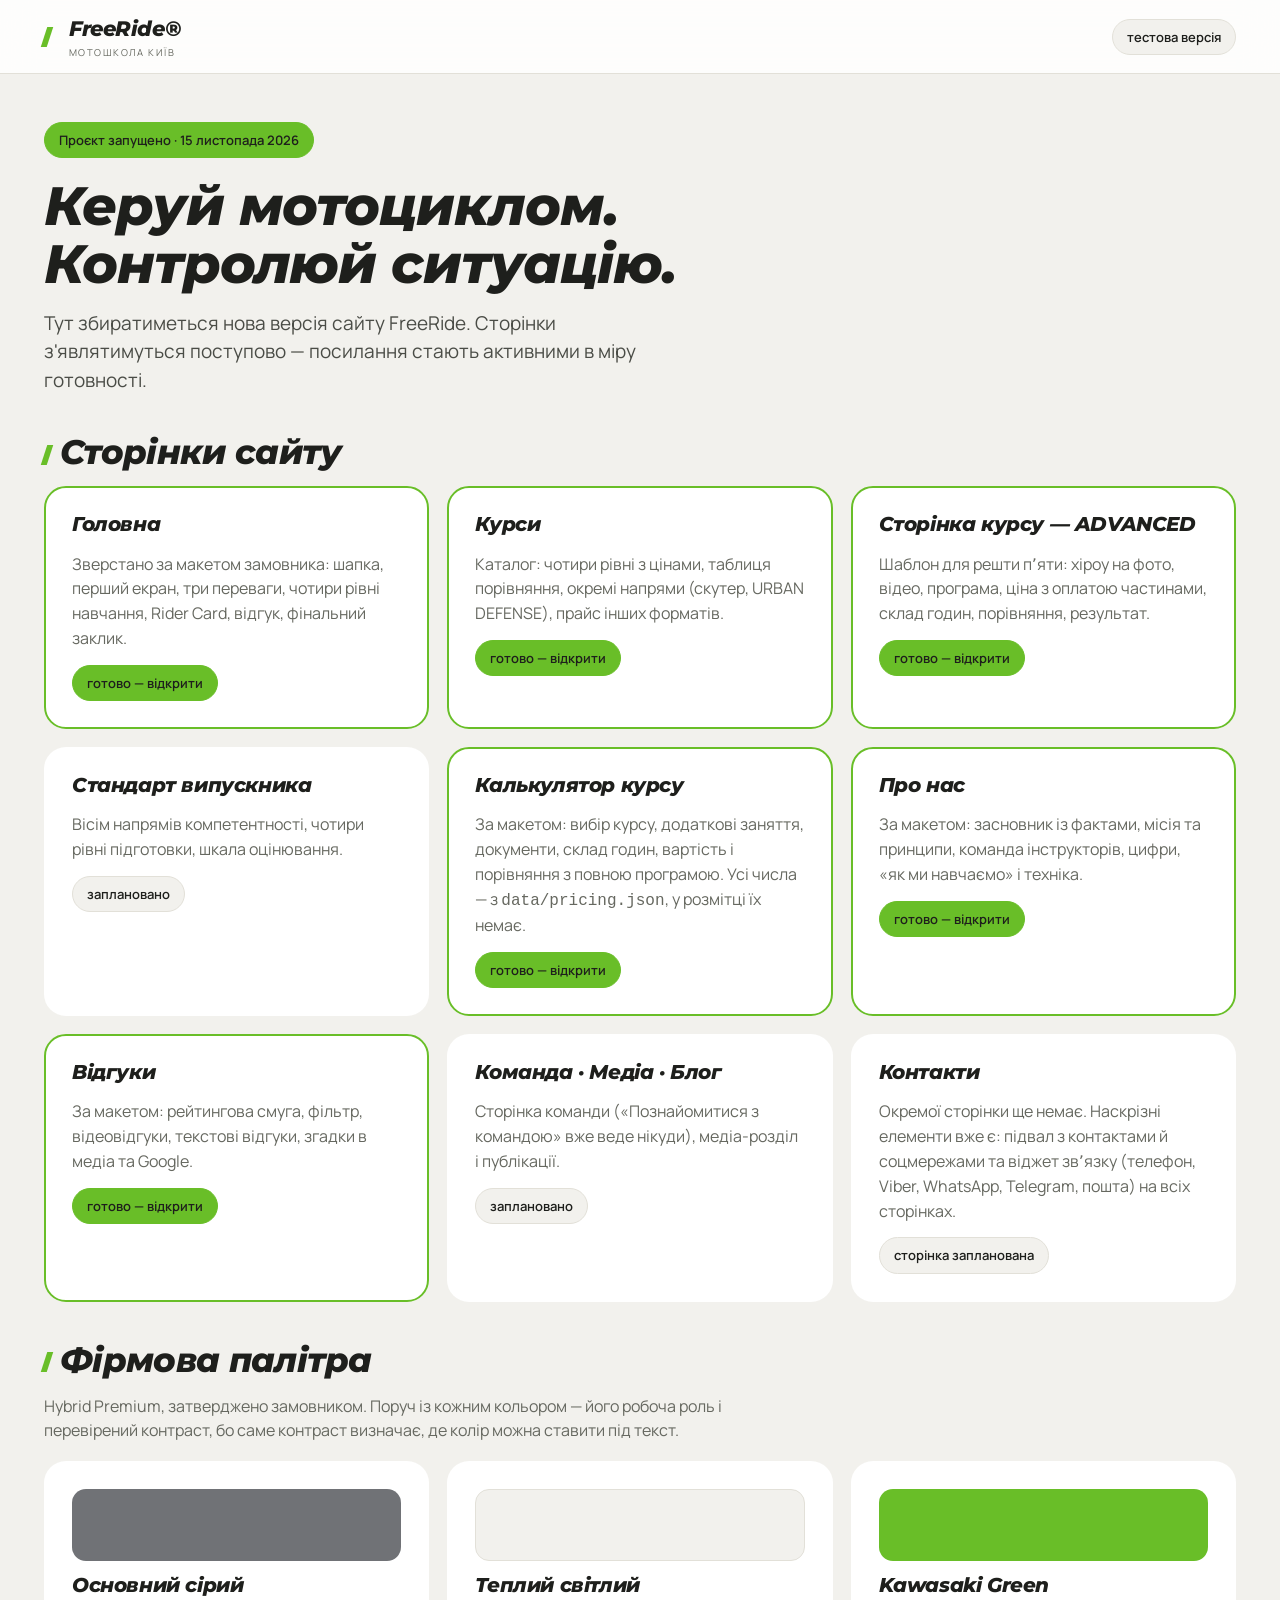
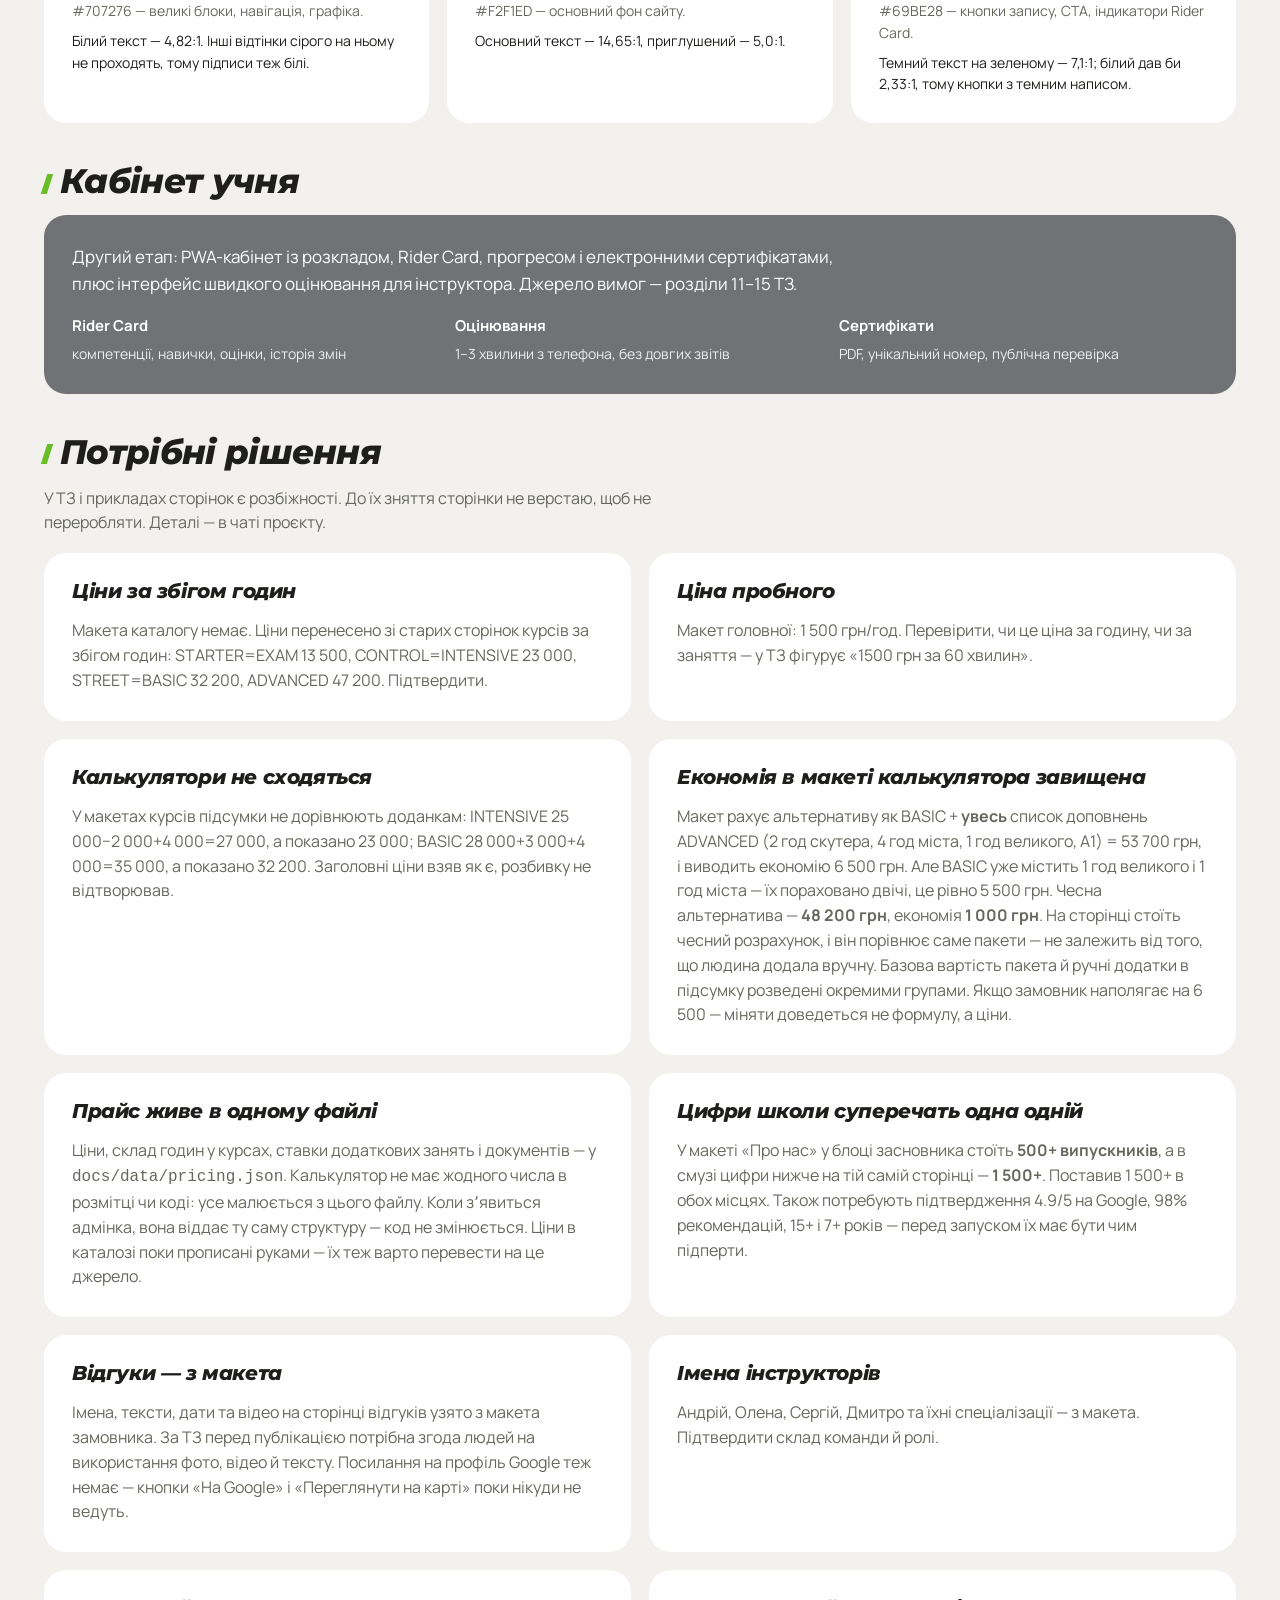
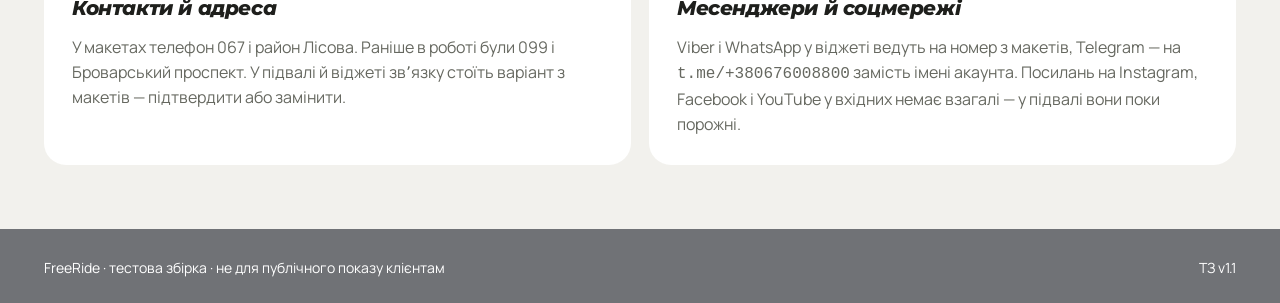
==== commit bc71fbf1: "Підсумок калькулятора: пакет і ручні додатки розведено Скарга підтвердилася частково. Лічильники не " ====
--- a/docs/index.html
+++ b/docs/index.html
@@ -8,7 +8,7 @@
 <link rel="preconnect" href="https://fonts.googleapis.com">
 <link rel="preconnect" href="https://fonts.gstatic.com" crossorigin>
 <link rel="stylesheet" href="https://fonts.googleapis.com/css2?family=Manrope:wght@400;500;600;700;800&family=Montserrat:ital,wght@0,600;0,800;1,700;1,800&display=swap">
-<link rel="stylesheet" href="assets/base.css?v=16">
+<link rel="stylesheet" href="assets/base.css?v=19">
 </head>
 <body>
 
@@ -86,7 +86,7 @@
       <div class="card"><h3>Ціни за збігом годин</h3><p class="muted" style="margin:0">Макета каталогу немає. Ціни перенесено зі старих сторінок курсів за збігом годин: STARTER=EXAM 13 500, CONTROL=INTENSIVE 23 000, STREET=BASIC 32 200, ADVANCED 47 200. Підтвердити.</p></div>
       <div class="card"><h3>Ціна пробного</h3><p class="muted" style="margin:0">Макет головної: 1 500 грн/год. Перевірити, чи це ціна за годину, чи за заняття — у ТЗ фігурує «1500 грн за 60 хвилин».</p></div>
       <div class="card"><h3>Калькулятори не сходяться</h3><p class="muted" style="margin:0">У макетах курсів підсумки не дорівнюють доданкам: INTENSIVE 25 000−2 000+4 000=27 000, а показано 23 000; BASIC 28 000+3 000+4 000=35 000, а показано 32 200. Заголовні ціни взяв як є, розбивку не відтворював.</p></div>
-      <div class="card"><h3>Економія в макеті калькулятора завищена</h3><p class="muted" style="margin:0">Макет рахує альтернативу як BASIC + <b>увесь</b> список доповнень ADVANCED (2 год скутера, 4 год міста, 1 год великого, А1) = 53 700 грн, і виводить економію 6 500 грн. Але BASIC уже містить 1 год великого і 1 год міста — їх пораховано двічі, це рівно 5 500 грн. Чесна альтернатива — <b>48 200 грн</b>, економія <b>1 000 грн</b>. На сторінці стоїть чесний розрахунок; під блоком описано правило. Якщо замовник наполягає на 6 500 — міняти доведеться не формулу, а ціни.</p></div>
+      <div class="card"><h3>Економія в макеті калькулятора завищена</h3><p class="muted" style="margin:0">Макет рахує альтернативу як BASIC + <b>увесь</b> список доповнень ADVANCED (2 год скутера, 4 год міста, 1 год великого, А1) = 53 700 грн, і виводить економію 6 500 грн. Але BASIC уже містить 1 год великого і 1 год міста — їх пораховано двічі, це рівно 5 500 грн. Чесна альтернатива — <b>48 200 грн</b>, економія <b>1 000 грн</b>. На сторінці стоїть чесний розрахунок, і він порівнює саме пакети — не залежить від того, що людина додала вручну. Базова вартість пакета й ручні додатки в підсумку розведені окремими групами. Якщо замовник наполягає на 6 500 — міняти доведеться не формулу, а ціни.</p></div>
       <div class="card"><h3>Прайс живе в одному файлі</h3><p class="muted" style="margin:0">Ціни, склад годин у курсах, ставки додаткових занять і документів — у <code>docs/data/pricing.json</code>. Калькулятор не має жодного числа в розмітці чи коді: усе малюється з цього файлу. Коли зʼявиться адмінка, вона віддає ту саму структуру — код не змінюється. Ціни в каталозі поки прописані руками — їх теж варто перевести на це джерело.</p></div>
       <div class="card"><h3>Цифри школи суперечать одна одній</h3><p class="muted" style="margin:0">У макеті «Про нас» у блоці засновника стоїть <b>500+ випускників</b>, а в смузі цифри нижче на тій самій сторінці — <b>1 500+</b>. Поставив 1 500+ в обох місцях. Також потребують підтвердження 4.9/5 на Google, 98% рекомендацій, 15+ і 7+ років — перед запуском їх має бути чим підперти.</p></div>
       <div class="card"><h3>Відгуки — з макета</h3><p class="muted" style="margin:0">Імена, тексти, дати та відео на сторінці відгуків узято з макета замовника. За ТЗ перед публікацією потрібна згода людей на використання фото, відео й тексту. Посилання на профіль Google теж немає — кнопки «На Google» і «Переглянути на карті» поки нікуди не ведуть.</p></div>
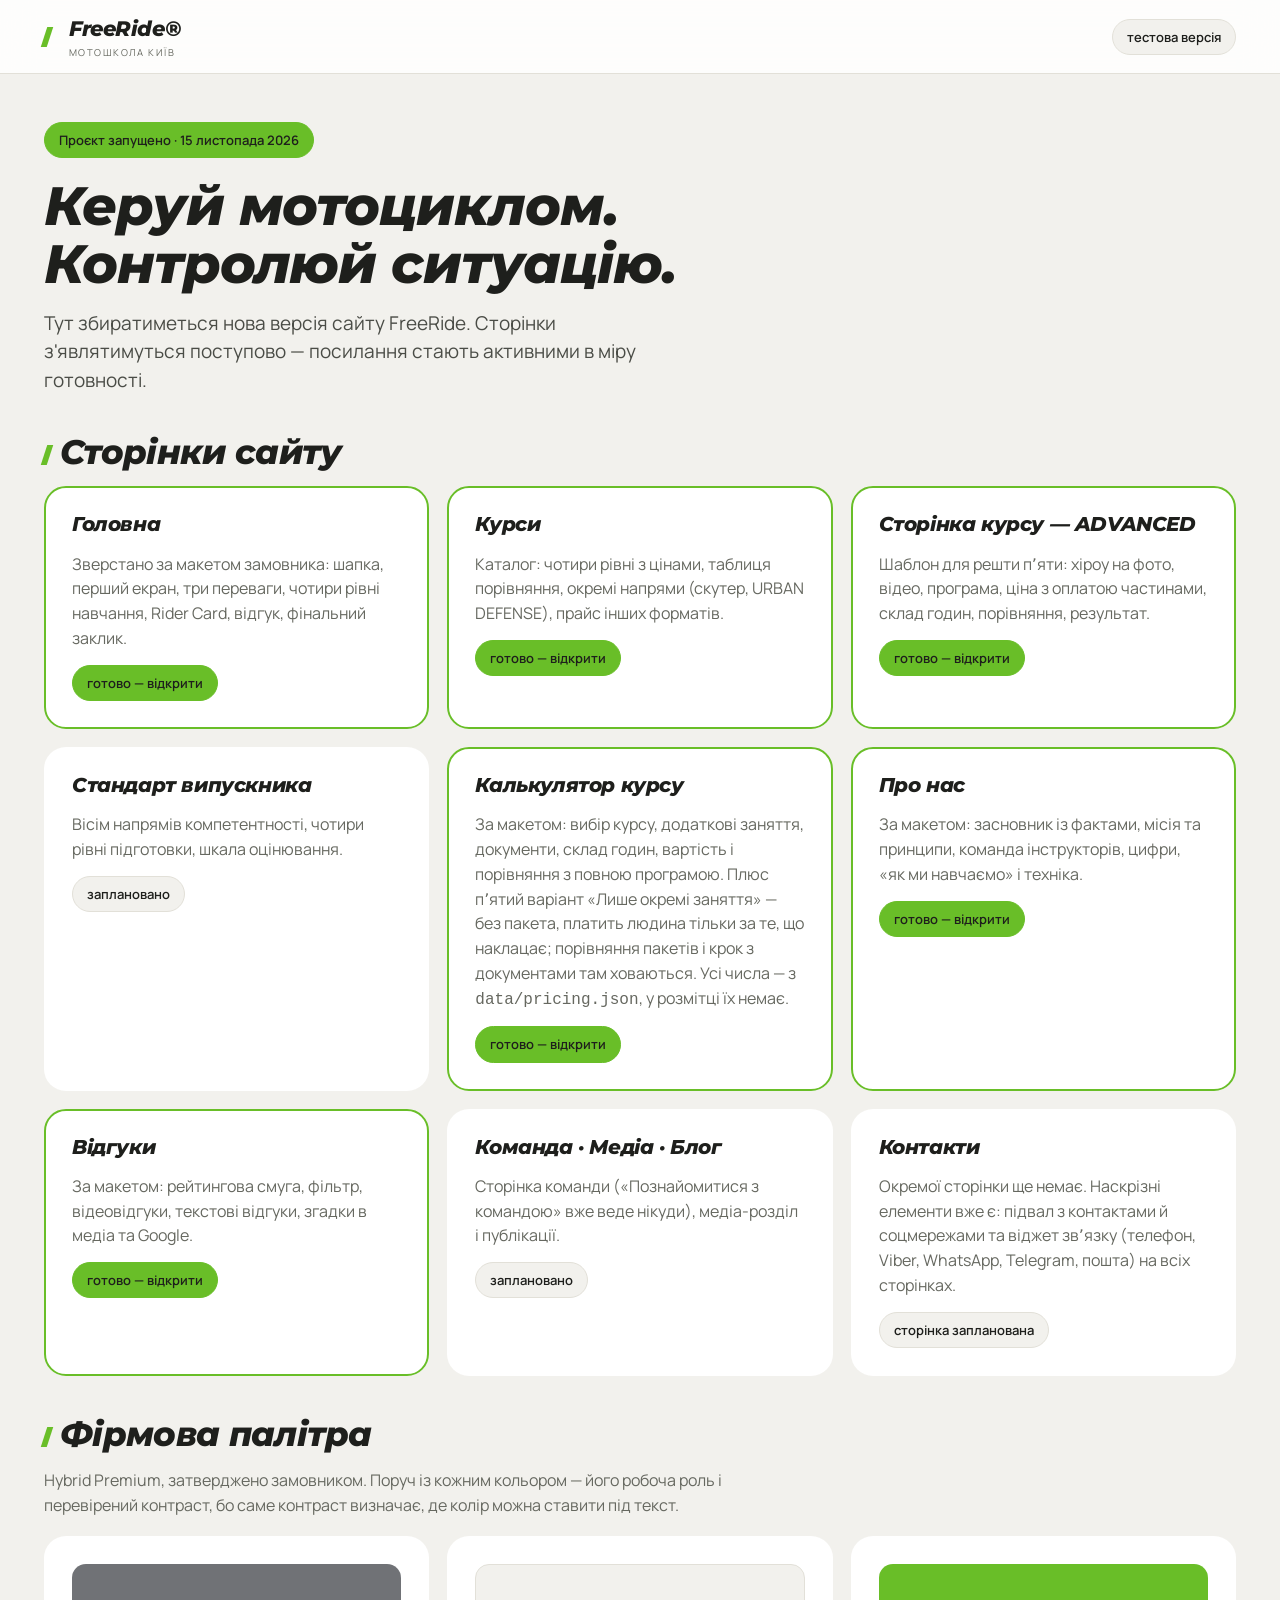
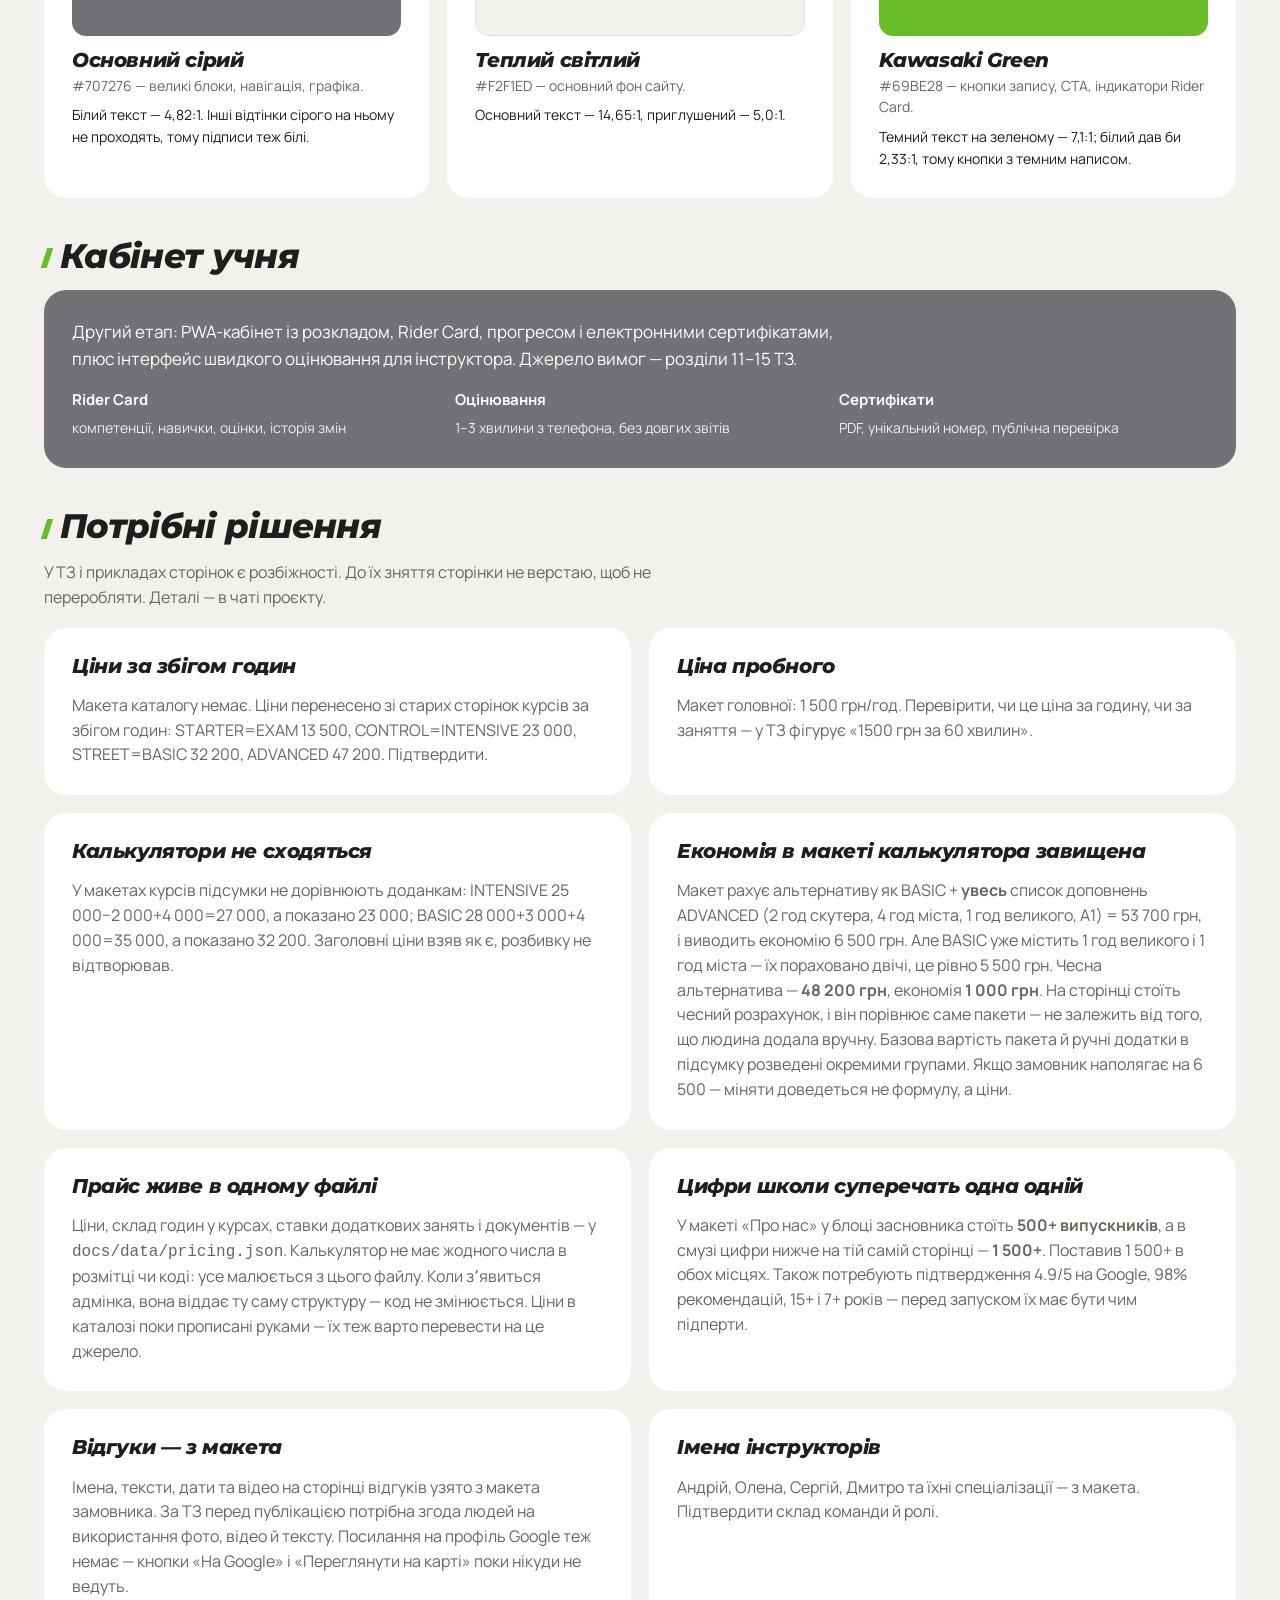
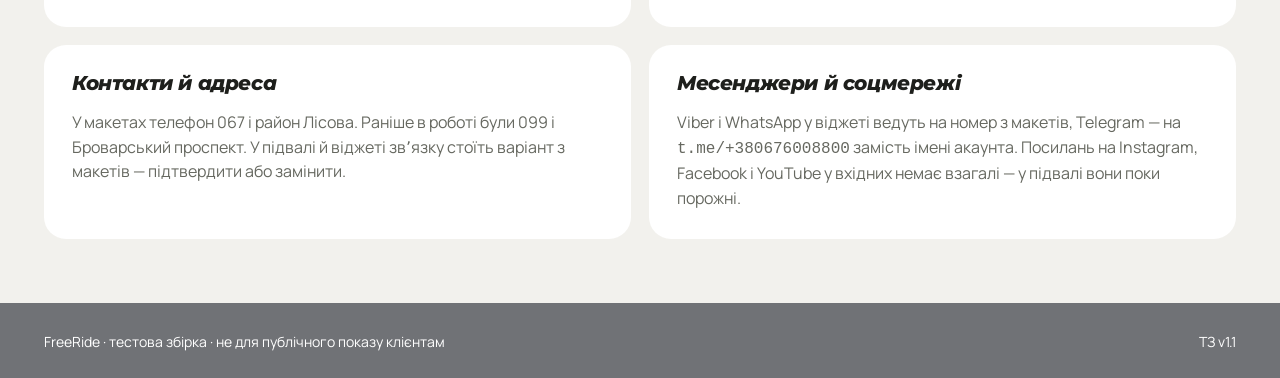
==== commit 42cba957: "Калькулятор: варіант «лише окремі заняття» Пʼятий вибір у кроці 1, рядком на всю ширину: не пакет, а" ====
--- a/docs/index.html
+++ b/docs/index.html
@@ -39,7 +39,7 @@
       <a class="card" href="courses.html" style="text-decoration:none; color:inherit; outline:2px solid var(--accent); outline-offset:-2px"><h3>Курси</h3><p class="muted" style="margin:0">Каталог: чотири рівні з цінами, таблиця порівняння, окремі напрями (скутер, URBAN DEFENSE), прайс інших форматів.</p><p style="margin:14px 0 0"><span class="pill pill-go">готово — відкрити</span></p></a>
       <a class="card" href="course-advanced.html" style="text-decoration:none; color:inherit; outline:2px solid var(--accent); outline-offset:-2px"><h3>Сторінка курсу — ADVANCED</h3><p class="muted" style="margin:0">Шаблон для решти пʼяти: хіроу на фото, відео, програма, ціна з оплатою частинами, склад годин, порівняння, результат.</p><p style="margin:14px 0 0"><span class="pill pill-go">готово — відкрити</span></p></a>
       <div class="card"><h3>Стандарт випускника</h3><p class="muted" style="margin:0">Вісім напрямів компетентності, чотири рівні підготовки, шкала оцінювання.</p><p style="margin:14px 0 0"><span class="pill">заплановано</span></p></div>
-      <a class="card" href="calculator.html" style="text-decoration:none; color:inherit; outline:2px solid var(--accent); outline-offset:-2px"><h3>Калькулятор курсу</h3><p class="muted" style="margin:0">За макетом: вибір курсу, додаткові заняття, документи, склад годин, вартість і порівняння з повною програмою. Усі числа — з <code>data/pricing.json</code>, у розмітці їх немає.</p><p style="margin:14px 0 0"><span class="pill pill-go">готово — відкрити</span></p></a>
+      <a class="card" href="calculator.html" style="text-decoration:none; color:inherit; outline:2px solid var(--accent); outline-offset:-2px"><h3>Калькулятор курсу</h3><p class="muted" style="margin:0">За макетом: вибір курсу, додаткові заняття, документи, склад годин, вартість і порівняння з повною програмою. Плюс пʼятий варіант «Лише окремі заняття» — без пакета, платить людина тільки за те, що наклацає; порівняння пакетів і крок з документами там ховаються. Усі числа — з <code>data/pricing.json</code>, у розмітці їх немає.</p><p style="margin:14px 0 0"><span class="pill pill-go">готово — відкрити</span></p></a>
       <a class="card" href="about.html" style="text-decoration:none; color:inherit; outline:2px solid var(--accent); outline-offset:-2px"><h3>Про нас</h3><p class="muted" style="margin:0">За макетом: засновник із фактами, місія та принципи, команда інструкторів, цифри, «як ми навчаємо» і техніка.</p><p style="margin:14px 0 0"><span class="pill pill-go">готово — відкрити</span></p></a>
       <a class="card" href="reviews.html" style="text-decoration:none; color:inherit; outline:2px solid var(--accent); outline-offset:-2px"><h3>Відгуки</h3><p class="muted" style="margin:0">За макетом: рейтингова смуга, фільтр, відеовідгуки, текстові відгуки, згадки в медіа та Google.</p><p style="margin:14px 0 0"><span class="pill pill-go">готово — відкрити</span></p></a>
       <div class="card"><h3>Команда · Медіа · Блог</h3><p class="muted" style="margin:0">Сторінка команди («Познайомитися з командою» вже веде нікуди), медіа-розділ і публікації.</p><p style="margin:14px 0 0"><span class="pill">заплановано</span></p></div>
